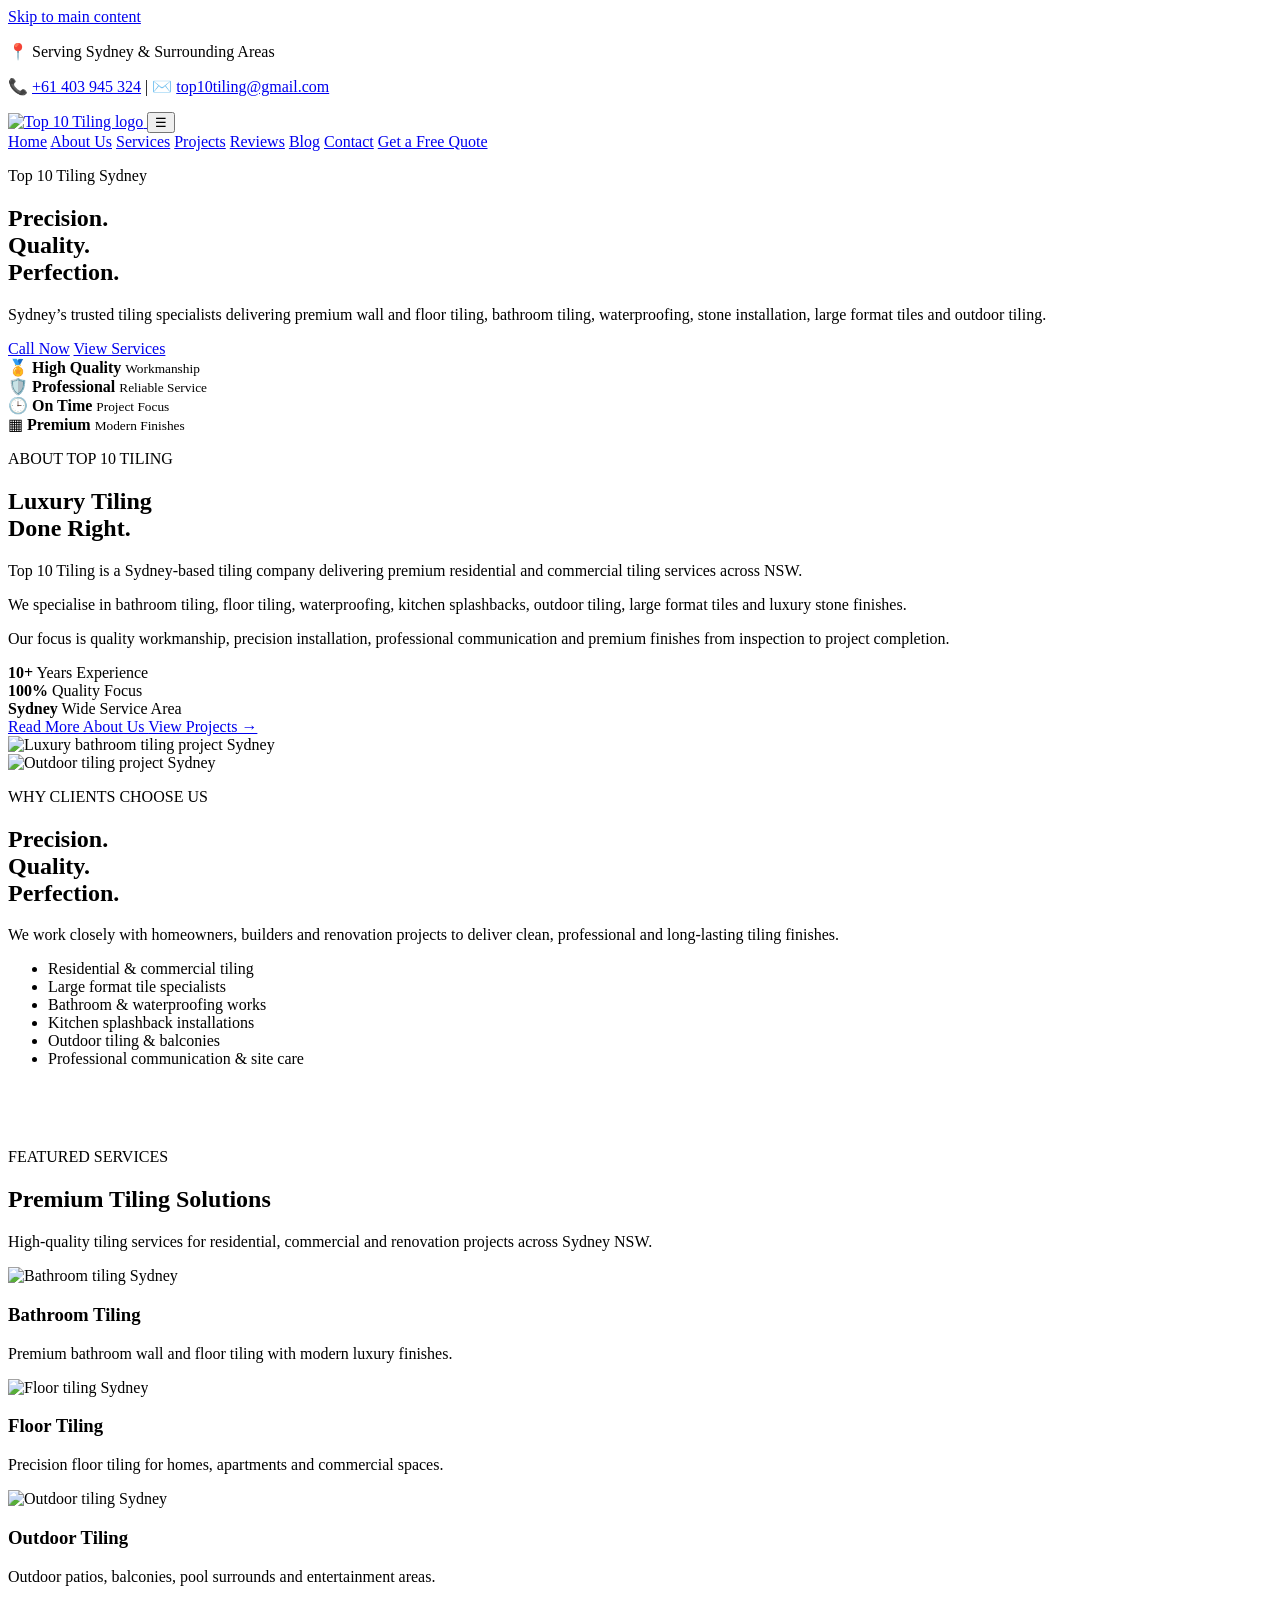
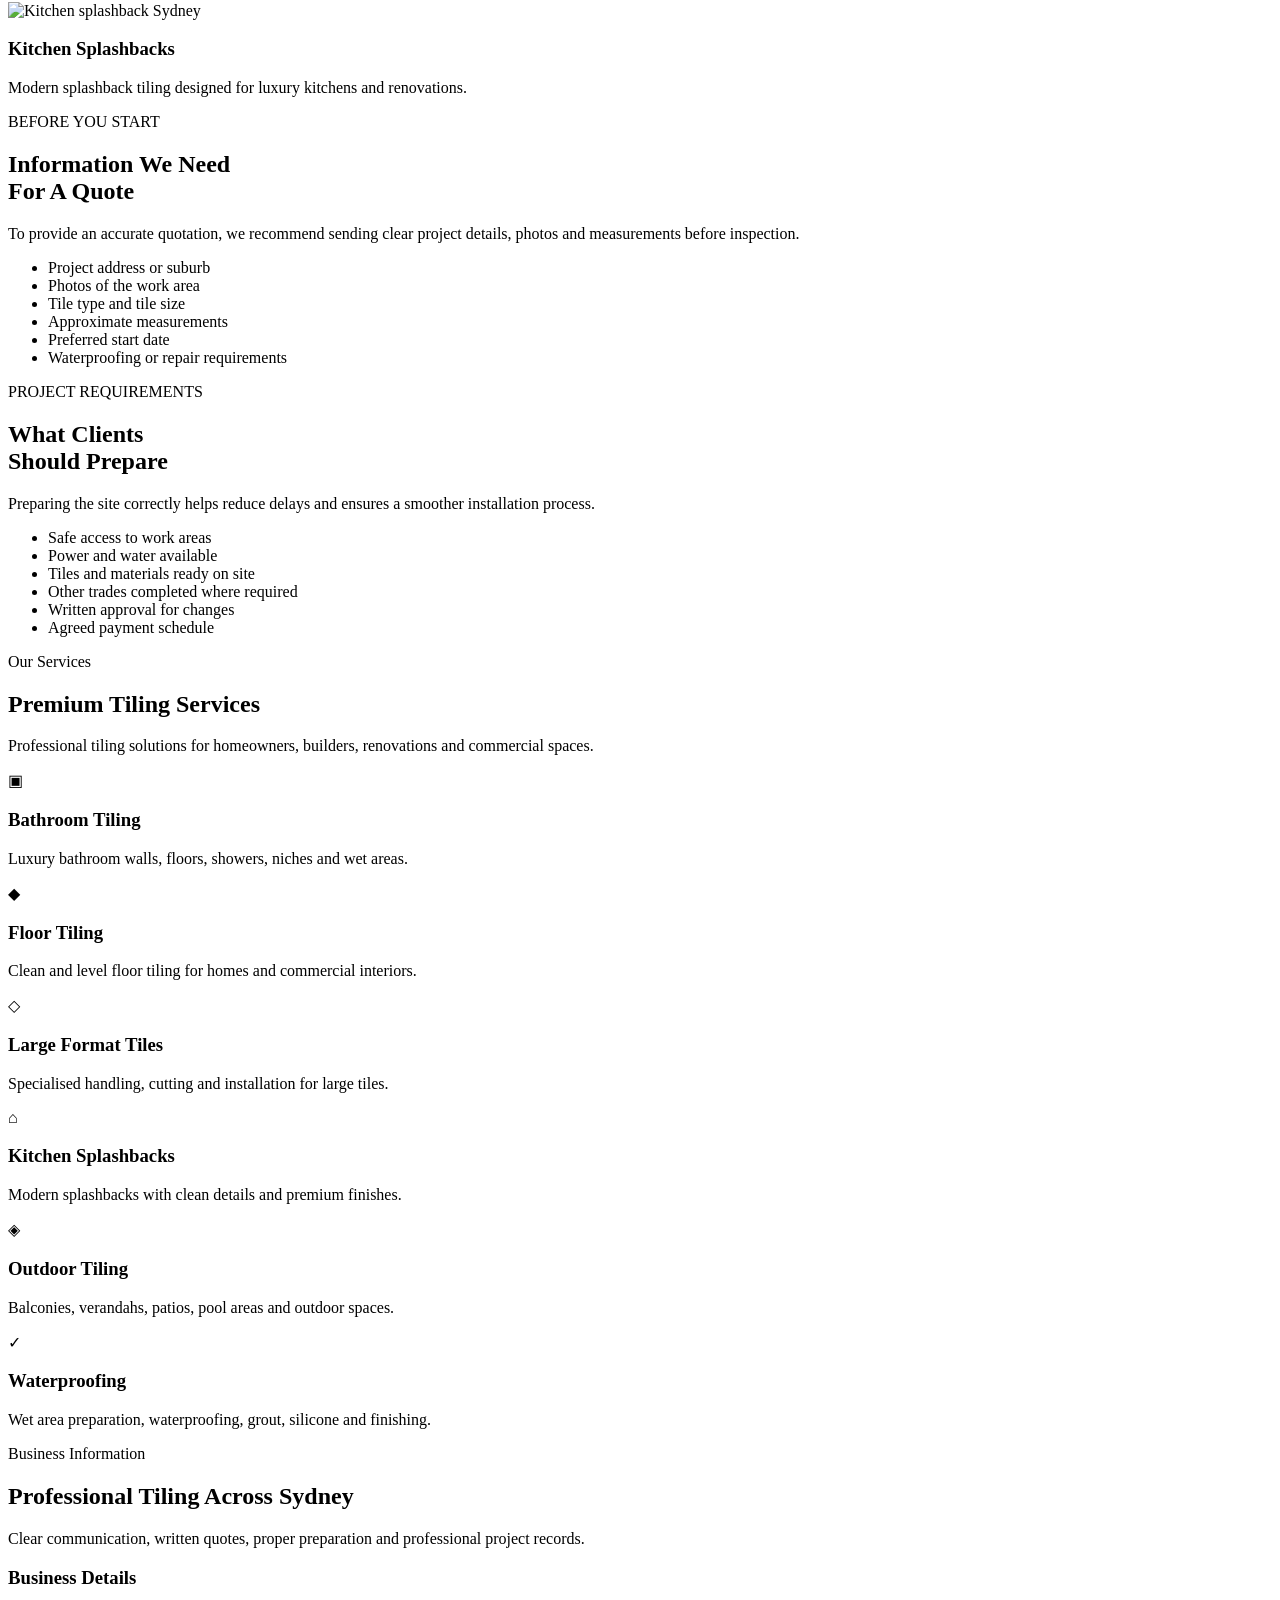
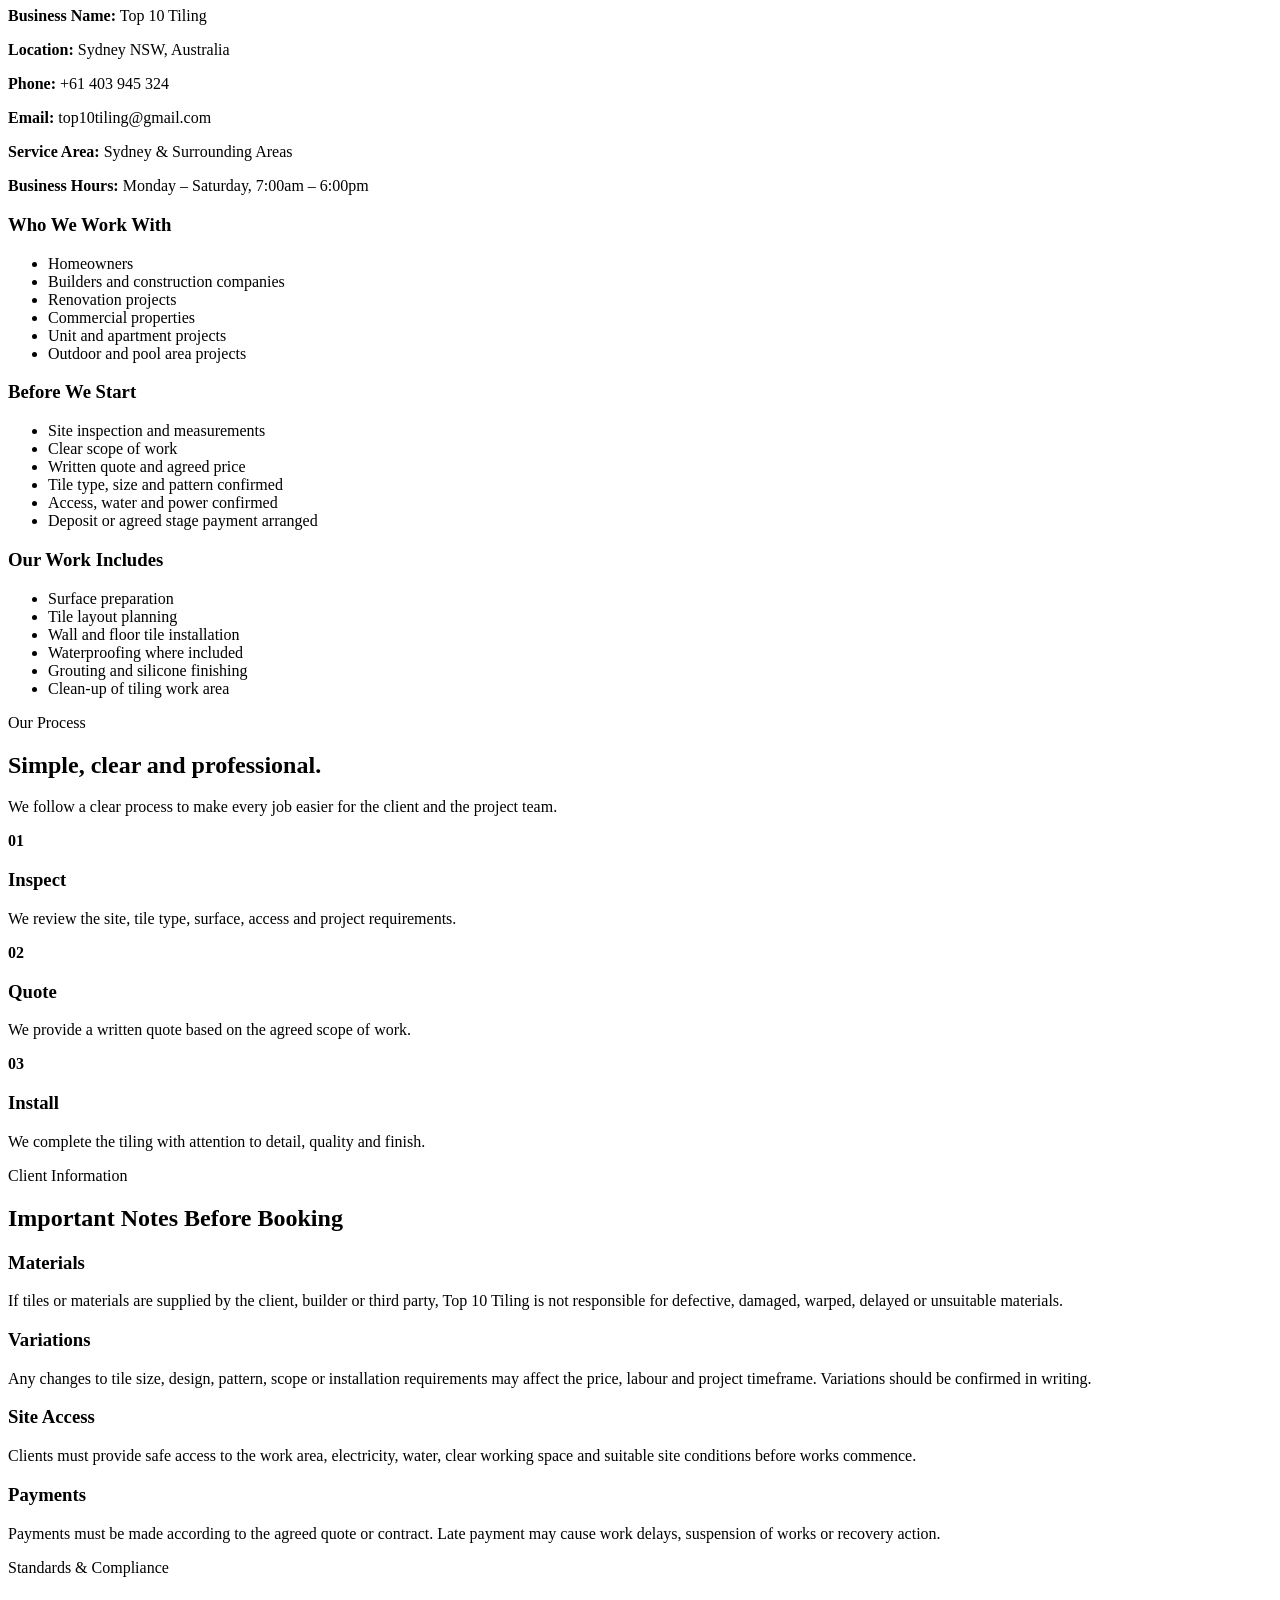
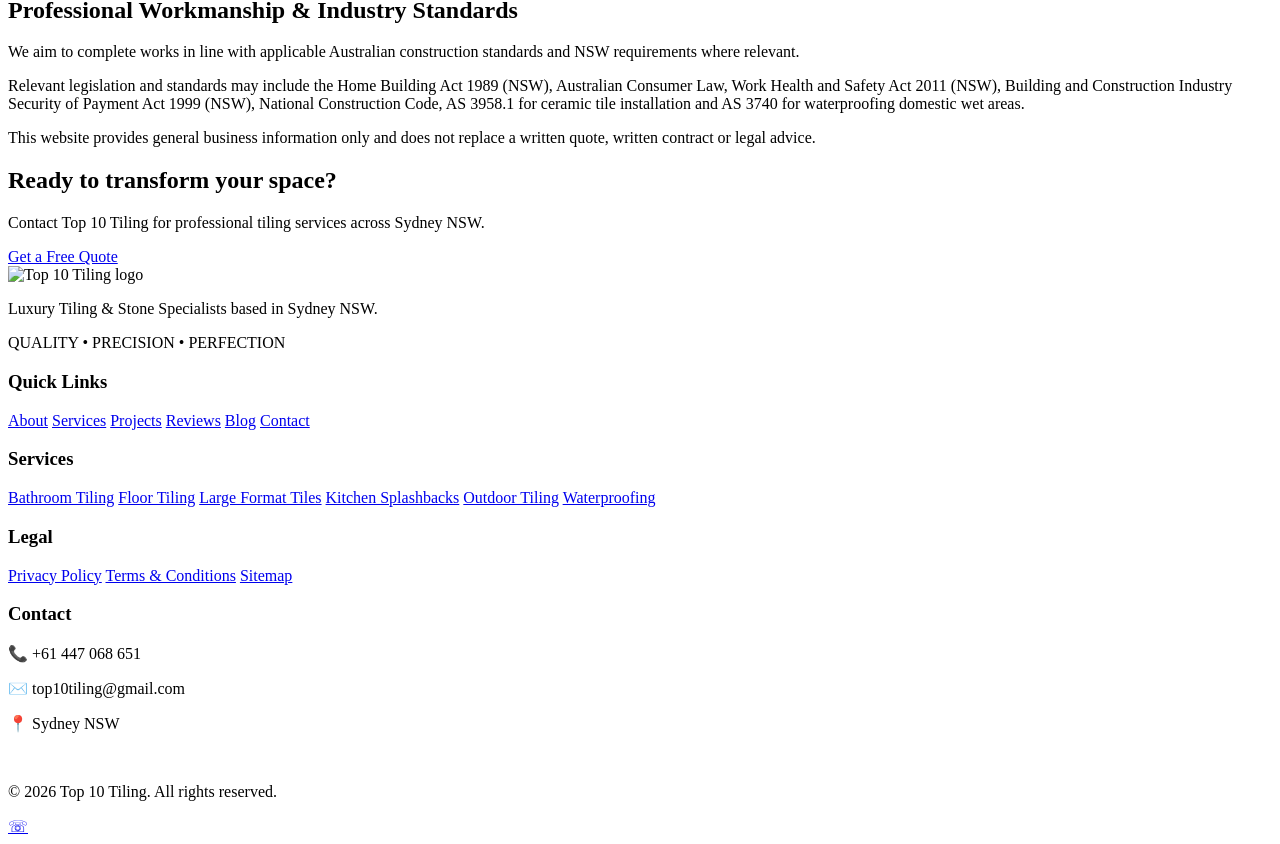
==== index.html @ 60fd3db0 "Add files via upload" ====
<!DOCTYPE html>
<html lang="en-AU">
<head>
  <meta charset="UTF-8">
  <meta name="viewport" content="width=device-width, initial-scale=1.0">

  <title>Top 10 Tiling | Luxury Tiling & Stone Specialists Sydney</title>

  <meta name="description" content="Top 10 Tiling provides premium residential and commercial tiling, bathroom tiling, floor tiling, wall tiling, waterproofing, large format tile installation, kitchen splashbacks and outdoor tiling across Sydney NSW.">
  <meta name="keywords" content="Top 10 Tiling, tiler Sydney, tile contractor Sydney, bathroom tiling Sydney, floor tiling Sydney, waterproofing Sydney, large format tiles Sydney, outdoor tiling Sydney, kitchen splashbacks Sydney">
  <meta name="author" content="Top 10 Tiling">
  <meta name="robots" content="index, follow">

  <link rel="canonical" href="https://www.top10tiling.com.au/">

  <meta property="og:title" content="Top 10 Tiling | Sydney Tiling Specialists">
  <meta property="og:description" content="Premium residential and commercial tiling solutions across Sydney NSW.">
  <meta property="og:type" content="website">
  <meta property="og:image" content="image/logo.png">

  <meta name="theme-color" content="#050505">

  <!-- Google AdSense: replace with your real publisher ID -->
  <meta name="google-adsense-account" content="ca-pub-XXXXXXXXXXXXXXXX">
  <script async src="https://pagead2.googlesyndication.com/pagead/js/adsbygoogle.js?client=ca-pub-XXXXXXXXXXXXXXXX" crossorigin="anonymous"></script>

  <link rel="stylesheet" href="css/style.css">
</head>

<body>

<a class="skip-link" href="#main-content">Skip to main content</a>

<div class="topbar">
  <div class="container topbar-inner">
    <p>📍 Serving Sydney & Surrounding Areas</p>
    <p>
      📞 <a href="tel:+61403945324">+61 403 945 324</a>
      |
      ✉️ <a href="mailto:top10tiling@gmail.com">top10tiling@gmail.com</a>
    </p>
  </div>
</div>

<header class="site-header">
  <div class="container nav-wrapper">

    <a href="index.html" class="brand" aria-label="Top 10 Tiling Home">
      <img src="image/logo.png" alt="Top 10 Tiling logo">
    </a>

    <button class="menu-toggle" id="menuToggle" aria-label="Open navigation menu" aria-expanded="false">
      ☰
    </button>

    <nav class="main-nav" id="mainNav" aria-label="Main navigation">
      <a href="index.html" class="active">Home</a>
      <a href="about.html">About Us</a>
      <a href="services.html">Services</a>
      <a href="projects.html">Projects</a>
      <a href="reviews.html">Reviews</a>
      <a href="blog.html">Blog</a>
      <a href="contact.html">Contact</a>
      <a class="quote-btn" href="contact.html">Get a Free Quote</a>
    </nav>

  </div>
</header>

<main id="main-content">

  <!-- HERO -->
  <section class="hero">
    <div class="container hero-content">
      <div class="hero-text">
        <p class="eyebrow">Top 10 Tiling Sydney</p>

        <h1>
          Precision.<br>
          Quality.<br>
          <span>Perfection.</span>
        </h1>

        <p>
          Sydney’s trusted tiling specialists delivering premium wall and floor tiling,
          bathroom tiling, waterproofing, stone installation, large format tiles and outdoor tiling.
        </p>

        <div class="hero-actions">
          <a class="btn primary" href="tel:+61403945324">Call Now</a>
          <a class="btn secondary" href="services.html">View Services</a>
        </div>
      </div>
    </div>
  </section>

  <!-- TRUST STRIP -->
  <section class="trust-strip" aria-label="Why choose Top 10 Tiling">
    <div class="container trust-grid">
      <div>
        <span>🏅</span>
        <strong>High Quality</strong>
        <small>Workmanship</small>
      </div>

      <div>
        <span>🛡️</span>
        <strong>Professional</strong>
        <small>Reliable Service</small>
      </div>

      <div>
        <span>🕒</span>
        <strong>On Time</strong>
        <small>Project Focus</small>
      </div>

      <div>
        <span>▦</span>
        <strong>Premium</strong>
        <small>Modern Finishes</small>
      </div>
    </div>
  </section>

  <!-- ABOUT + FEATURED WORK -->
  <!-- ABOUT + FEATURED WORK -->
<section class="section about-wireframe">

  <div class="container">

    <!-- ROW 1 -->
    <div class="about-row">

      <div class="about-copy">

        <p class="section-label">ABOUT TOP 10 TILING</p>

        <h2>
          Luxury Tiling <br>
          Done Right.
        </h2>

        <p>
          Top 10 Tiling is a Sydney-based tiling company delivering premium
          residential and commercial tiling services across NSW.
        </p>

        <p>
          We specialise in bathroom tiling, floor tiling, waterproofing,
          kitchen splashbacks, outdoor tiling, large format tiles and
          luxury stone finishes.
        </p>

        <p>
          Our focus is quality workmanship, precision installation,
          professional communication and premium finishes from inspection
          to project completion.
        </p>

        <div class="about-stats">

          <div>
            <strong>10+</strong>
            <span>Years Experience</span>
          </div>

          <div>
            <strong>100%</strong>
            <span>Quality Focus</span>
          </div>

          <div>
            <strong>Sydney</strong>
            <span>Wide Service Area</span>
          </div>

        </div>

        <div class="hero-actions">
          <a class="btn primary" href="about.html">
            Read More About Us
          </a>

          <a class="btn secondary dark" href="projects.html">
            View Projects →
          </a>
        </div>

      </div>

      <div class="about-image">
        <img src="image/bathroom-tiling.png" alt="Luxury bathroom tiling project Sydney">
      </div>

    </div>

    <!-- ROW 2 -->
    <div class="about-row reverse">

      <div class="about-image">
        <img src="image/outdoor-tiling.jpg" alt="Outdoor tiling project Sydney">
      </div>

      <div class="about-copy">

        <p class="section-label">WHY CLIENTS CHOOSE US</p>

        <h2>
          Precision. <br>
          Quality. <br>
          Perfection.
        </h2>

        <p>
          We work closely with homeowners, builders and renovation projects
          to deliver clean, professional and long-lasting tiling finishes.
        </p>

        <ul class="check-list">
          <li>Residential & commercial tiling</li>
          <li>Large format tile specialists</li>
          <li>Bathroom & waterproofing works</li>
          <li>Kitchen splashback installations</li>
          <li>Outdoor tiling & balconies</li>
          <li>Professional communication & site care</li>
        </ul>

      </div>

    </div>

    <!-- FEATURED SERVICES -->
    <div class="section-heading" style="margin-top:80px;">
      <p class="section-label">FEATURED SERVICES</p>

      <h2>Premium Tiling Solutions</h2>

      <p>
        High-quality tiling services for residential, commercial
        and renovation projects across Sydney NSW.
      </p>
    </div>

    <div class="about-luxury-gallery">

      <article class="luxury-tile-card">
        <img src="image/bathroom-tiling.png" alt="Bathroom tiling Sydney">

        <div class="luxury-card-info">
          <h3>Bathroom Tiling</h3>

          <p>
            Premium bathroom wall and floor tiling with modern luxury finishes.
          </p>
        </div>
      </article>

      <article class="luxury-tile-card">
        <img src="image/floor-tiling.png" alt="Floor tiling Sydney">

        <div class="luxury-card-info">
          <h3>Floor Tiling</h3>

          <p>
            Precision floor tiling for homes, apartments and commercial spaces.
          </p>
        </div>
      </article>

      <article class="luxury-tile-card">
        <img src="image/outdoor-tiling.jpg" alt="Outdoor tiling Sydney">

        <div class="luxury-card-info">
          <h3>Outdoor Tiling</h3>

          <p>
            Outdoor patios, balconies, pool surrounds and entertainment areas.
          </p>
        </div>
      </article>

      <article class="luxury-tile-card">
        <img src="image/kitchen-splashback.png" alt="Kitchen splashback Sydney">

        <div class="luxury-card-info">
          <h3>Kitchen Splashbacks</h3>

          <p>
            Modern splashback tiling designed for luxury kitchens and renovations.
          </p>
        </div>
      </article>

    </div>

    <!-- EXTRA INFO -->
      <div class="about-row extra-space">

        <div class="about-copy">

          <p class="section-label">BEFORE YOU START</p>

          <h2>
            Information We Need <br>
            For A Quote
          </h2>

          <p>
            To provide an accurate quotation, we recommend sending clear project details,
            photos and measurements before inspection.
          </p>

          <ul class="check-list">
            <li>Project address or suburb</li>
            <li>Photos of the work area</li>
            <li>Tile type and tile size</li>
            <li>Approximate measurements</li>
            <li>Preferred start date</li>
            <li>Waterproofing or repair requirements</li>
          </ul>

        </div>

        <div class="about-copy">

          <p class="section-label">PROJECT REQUIREMENTS</p>

          <h2>
            What Clients <br>
            Should Prepare
          </h2>

          <p>
            Preparing the site correctly helps reduce delays and ensures
            a smoother installation process.
          </p>

          <ul class="check-list">
            <li>Safe access to work areas</li>
            <li>Power and water available</li>
            <li>Tiles and materials ready on site</li>
            <li>Other trades completed where required</li>
            <li>Written approval for changes</li>
            <li>Agreed payment schedule</li>
          </ul>

        </div>

      </div>

    </div>

  </section>

  <!-- SERVICES -->
  <section class="section light-bg">
    <div class="container">

      <div class="section-heading">
        <p class="section-label">Our Services</p>
        <h2>Premium Tiling Services</h2>
        <p>
          Professional tiling solutions for homeowners, builders, renovations and commercial spaces.
        </p>
      </div>

      <div class="service-grid">
        <article class="service-card">
          <span>▣</span>
          <h3>Bathroom Tiling</h3>
          <p>Luxury bathroom walls, floors, showers, niches and wet areas.</p>
        </article>

        <article class="service-card">
          <span>◆</span>
          <h3>Floor Tiling</h3>
          <p>Clean and level floor tiling for homes and commercial interiors.</p>
        </article>

        <article class="service-card">
          <span>◇</span>
          <h3>Large Format Tiles</h3>
          <p>Specialised handling, cutting and installation for large tiles.</p>
        </article>

        <article class="service-card">
          <span>⌂</span>
          <h3>Kitchen Splashbacks</h3>
          <p>Modern splashbacks with clean details and premium finishes.</p>
        </article>

        <article class="service-card">
          <span>◈</span>
          <h3>Outdoor Tiling</h3>
          <p>Balconies, verandahs, patios, pool areas and outdoor spaces.</p>
        </article>

        <article class="service-card">
          <span>✓</span>
          <h3>Waterproofing</h3>
          <p>Wet area preparation, waterproofing, grout, silicone and finishing.</p>
        </article>
      </div>

    </div>
  </section>

  <!-- REAL BUSINESS INFORMATION -->
  <section class="section business-info">
    <div class="container">

      <div class="section-heading">
        <p class="section-label">Business Information</p>
        <h2>Professional Tiling Across Sydney</h2>
        <p>
          Clear communication, written quotes, proper preparation and professional project records.
        </p>
      </div>

      <div class="info-grid">

        <div class="content-card">
          <h3>Business Details</h3>
          <p><strong>Business Name:</strong> Top 10 Tiling</p>
          <p><strong>Location:</strong> Sydney NSW, Australia</p>
          <p><strong>Phone:</strong> +61 403 945 324</p>
          <p><strong>Email:</strong> top10tiling@gmail.com</p>
          <p><strong>Service Area:</strong> Sydney & Surrounding Areas</p>
          <p><strong>Business Hours:</strong> Monday – Saturday, 7:00am – 6:00pm</p>
        </div>

        <div class="content-card">
          <h3>Who We Work With</h3>
          <ul class="check-list">
            <li>Homeowners</li>
            <li>Builders and construction companies</li>
            <li>Renovation projects</li>
            <li>Commercial properties</li>
            <li>Unit and apartment projects</li>
            <li>Outdoor and pool area projects</li>
          </ul>
        </div>

        <div class="content-card">
          <h3>Before We Start</h3>
          <ul class="check-list">
            <li>Site inspection and measurements</li>
            <li>Clear scope of work</li>
            <li>Written quote and agreed price</li>
            <li>Tile type, size and pattern confirmed</li>
            <li>Access, water and power confirmed</li>
            <li>Deposit or agreed stage payment arranged</li>
          </ul>
        </div>

        <div class="content-card">
          <h3>Our Work Includes</h3>
          <ul class="check-list">
            <li>Surface preparation</li>
            <li>Tile layout planning</li>
            <li>Wall and floor tile installation</li>
            <li>Waterproofing where included</li>
            <li>Grouting and silicone finishing</li>
            <li>Clean-up of tiling work area</li>
          </ul>
        </div>

      </div>

    </div>
  </section>

  <!-- PROJECT PROCESS -->
  <section class="section dark-section">
    <div class="container process-grid">

      <div>
        <p class="section-label">Our Process</p>
        <h2>Simple, clear and professional.</h2>
        <p>
          We follow a clear process to make every job easier for the client and the project team.
        </p>
      </div>

      <div class="process-card">
        <strong>01</strong>
        <h3>Inspect</h3>
        <p>We review the site, tile type, surface, access and project requirements.</p>
      </div>

      <div class="process-card">
        <strong>02</strong>
        <h3>Quote</h3>
        <p>We provide a written quote based on the agreed scope of work.</p>
      </div>

      <div class="process-card">
        <strong>03</strong>
        <h3>Install</h3>
        <p>We complete the tiling with attention to detail, quality and finish.</p>
      </div>

    </div>
  </section>

  <!-- IMPORTANT CLIENT NOTES -->
  <section class="section client-notes">
    <div class="container">

      <div class="section-heading">
        <p class="section-label">Client Information</p>
        <h2>Important Notes Before Booking</h2>
      </div>

      <div class="info-grid">

        <div class="content-card">
          <h3>Materials</h3>
          <p>
            If tiles or materials are supplied by the client, builder or third party,
            Top 10 Tiling is not responsible for defective, damaged, warped, delayed
            or unsuitable materials.
          </p>
        </div>

        <div class="content-card">
          <h3>Variations</h3>
          <p>
            Any changes to tile size, design, pattern, scope or installation requirements
            may affect the price, labour and project timeframe. Variations should be confirmed in writing.
          </p>
        </div>

        <div class="content-card">
          <h3>Site Access</h3>
          <p>
            Clients must provide safe access to the work area, electricity, water,
            clear working space and suitable site conditions before works commence.
          </p>
        </div>

        <div class="content-card">
          <h3>Payments</h3>
          <p>
            Payments must be made according to the agreed quote or contract.
            Late payment may cause work delays, suspension of works or recovery action.
          </p>
        </div>

      </div>

    </div>
  </section>

  <!-- GOOGLE ADSENSE -->
  <section class="ad-section" aria-label="Advertisement">
    <div class="container">
      <ins class="adsbygoogle"
        style="display:block"
        data-ad-client="ca-pub-XXXXXXXXXXXXXXXX"
        data-ad-slot="1234567890"
        data-ad-format="auto"
        data-full-width-responsive="true"></ins>

      <script>
        (adsbygoogle = window.adsbygoogle || []).push({});
      </script>
    </div>
  </section>

  <!-- LEGAL / STANDARDS -->
  <section class="section standards-section">
    <div class="container">

      <div class="section-heading">
        <p class="section-label">Standards & Compliance</p>
        <h2>Professional Workmanship & Industry Standards</h2>
        <p>
          We aim to complete works in line with applicable Australian construction standards and NSW requirements where relevant.
        </p>
      </div>

      <div class="content-card">
        <p>
          Relevant legislation and standards may include the Home Building Act 1989 (NSW),
          Australian Consumer Law, Work Health and Safety Act 2011 (NSW),
          Building and Construction Industry Security of Payment Act 1999 (NSW),
          National Construction Code, AS 3958.1 for ceramic tile installation and AS 3740 for waterproofing domestic wet areas.
        </p>

        <p>
          This website provides general business information only and does not replace
          a written quote, written contract or legal advice.
        </p>
      </div>

    </div>
  </section>

  <!-- CTA -->
  <section class="section cta-section">
    <div class="container cta-box">
      <div>
        <h2>Ready to transform your space?</h2>
        <p>
          Contact Top 10 Tiling for professional tiling services across Sydney NSW.
        </p>
      </div>

      <a class="btn primary" href="contact.html">Get a Free Quote</a>
    </div>
  </section>

</main>

<footer class="site-footer">
  <div class="container footer-grid">

    <div>
      <img class="footer-logo" src="image/logo.png" alt="Top 10 Tiling logo">
      <p>Luxury Tiling & Stone Specialists based in Sydney NSW.</p>
      <p>QUALITY • PRECISION • PERFECTION</p>
    </div>

    <div>
      <h3>Quick Links</h3>
      <a href="about.html">About</a>
      <a href="services.html">Services</a>
      <a href="projects.html">Projects</a>
      <a href="reviews.html">Reviews</a>
      <a href="blog.html">Blog</a>
      <a href="contact.html">Contact</a>
    </div>

    <div>
      <h3>Services</h3>
      <a href="services.html">Bathroom Tiling</a>
      <a href="services.html">Floor Tiling</a>
      <a href="services.html">Large Format Tiles</a>
      <a href="services.html">Kitchen Splashbacks</a>
      <a href="services.html">Outdoor Tiling</a>
      <a href="services.html">Waterproofing</a>
    </div>

    <div>
      <h3>Legal</h3>
      <a href="privacy.html">Privacy Policy</a>
      <a href="terms.html">Terms & Conditions</a>
      <a href="sitemap.xml">Sitemap</a>
      <br>
      <h3>Contact</h3>
      <p>📞 +61 447 068 651</p>
      <p>✉️ top10tiling@gmail.com</p>
      <p>📍 Sydney NSW</p>
      <br>
    </div>

  </div>

  <p class="copyright">© 2026 Top 10 Tiling. All rights reserved.</p>
</footer>

<a class="whatsapp" href="https://wa.me/61447068651" target="_blank" rel="noopener" aria-label="Chat on WhatsApp">☏</a>

<script src="js/script.js"></script>
</body>
</html>
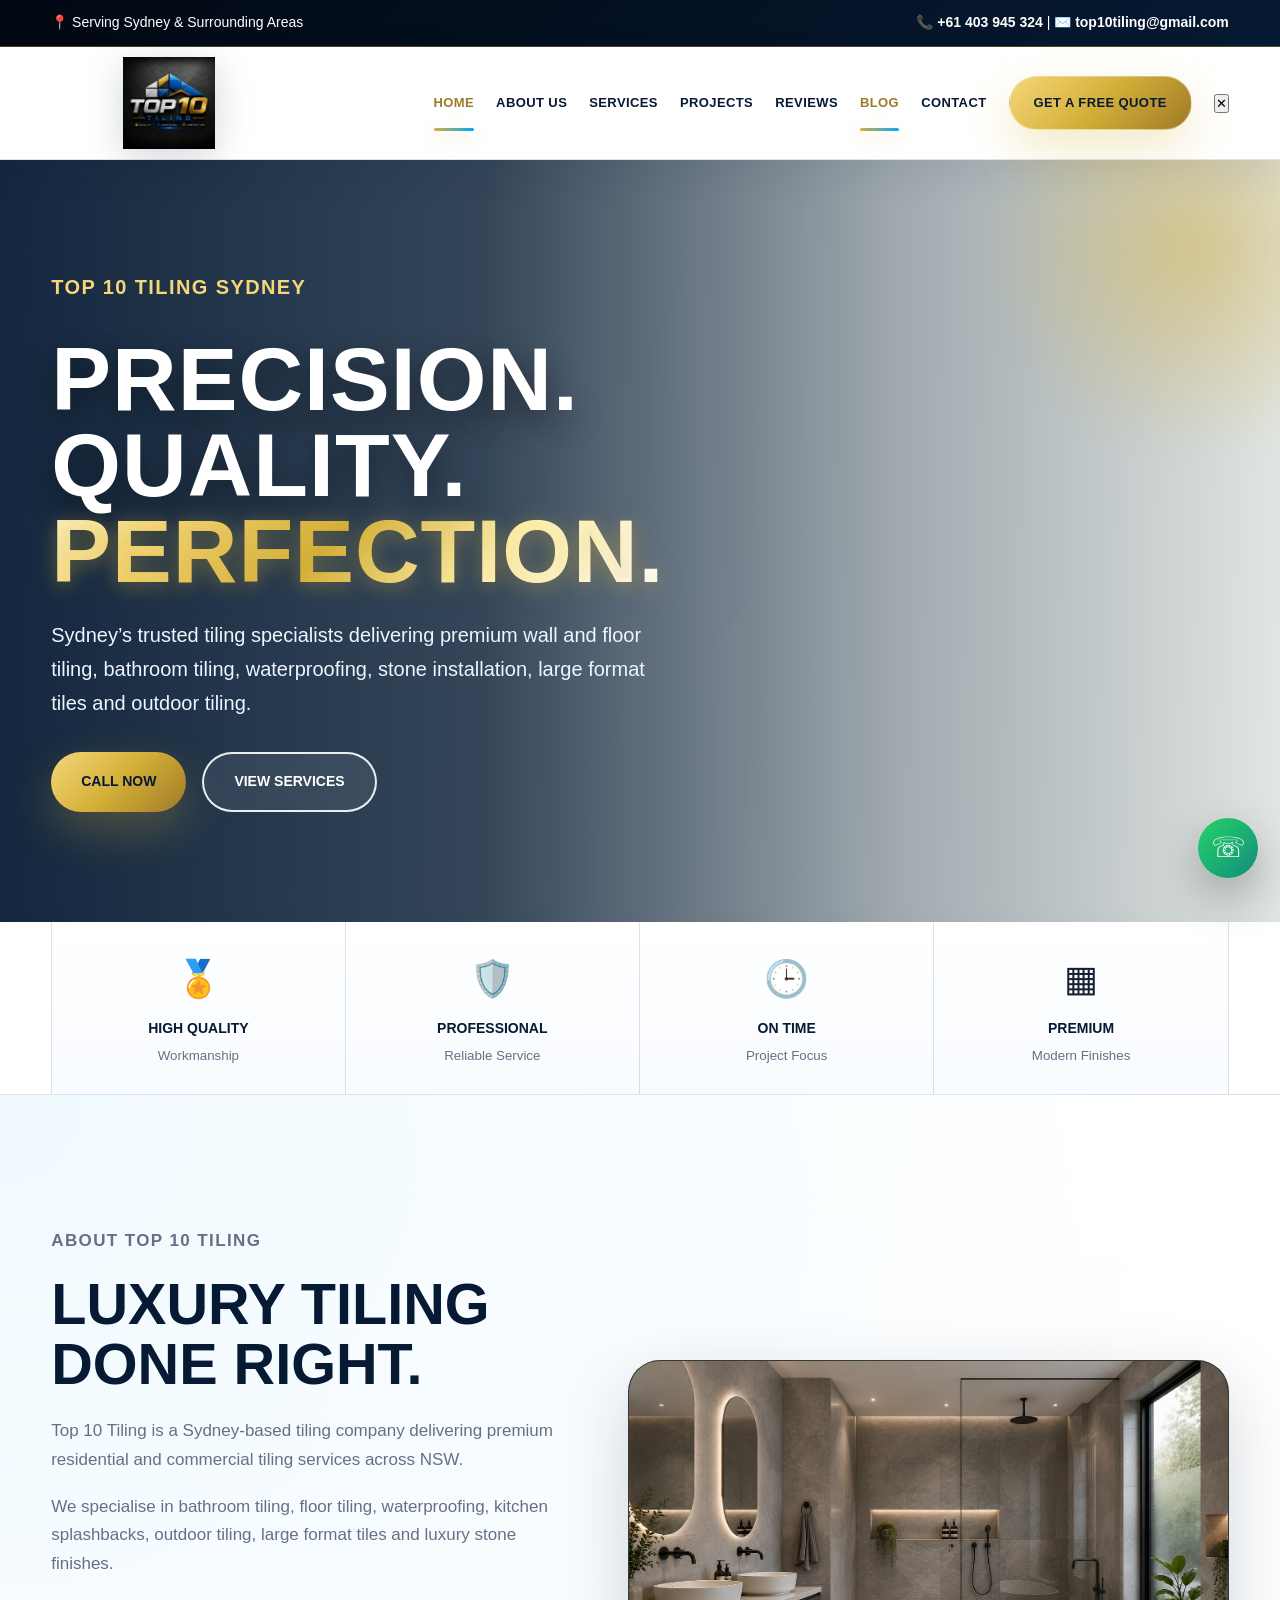
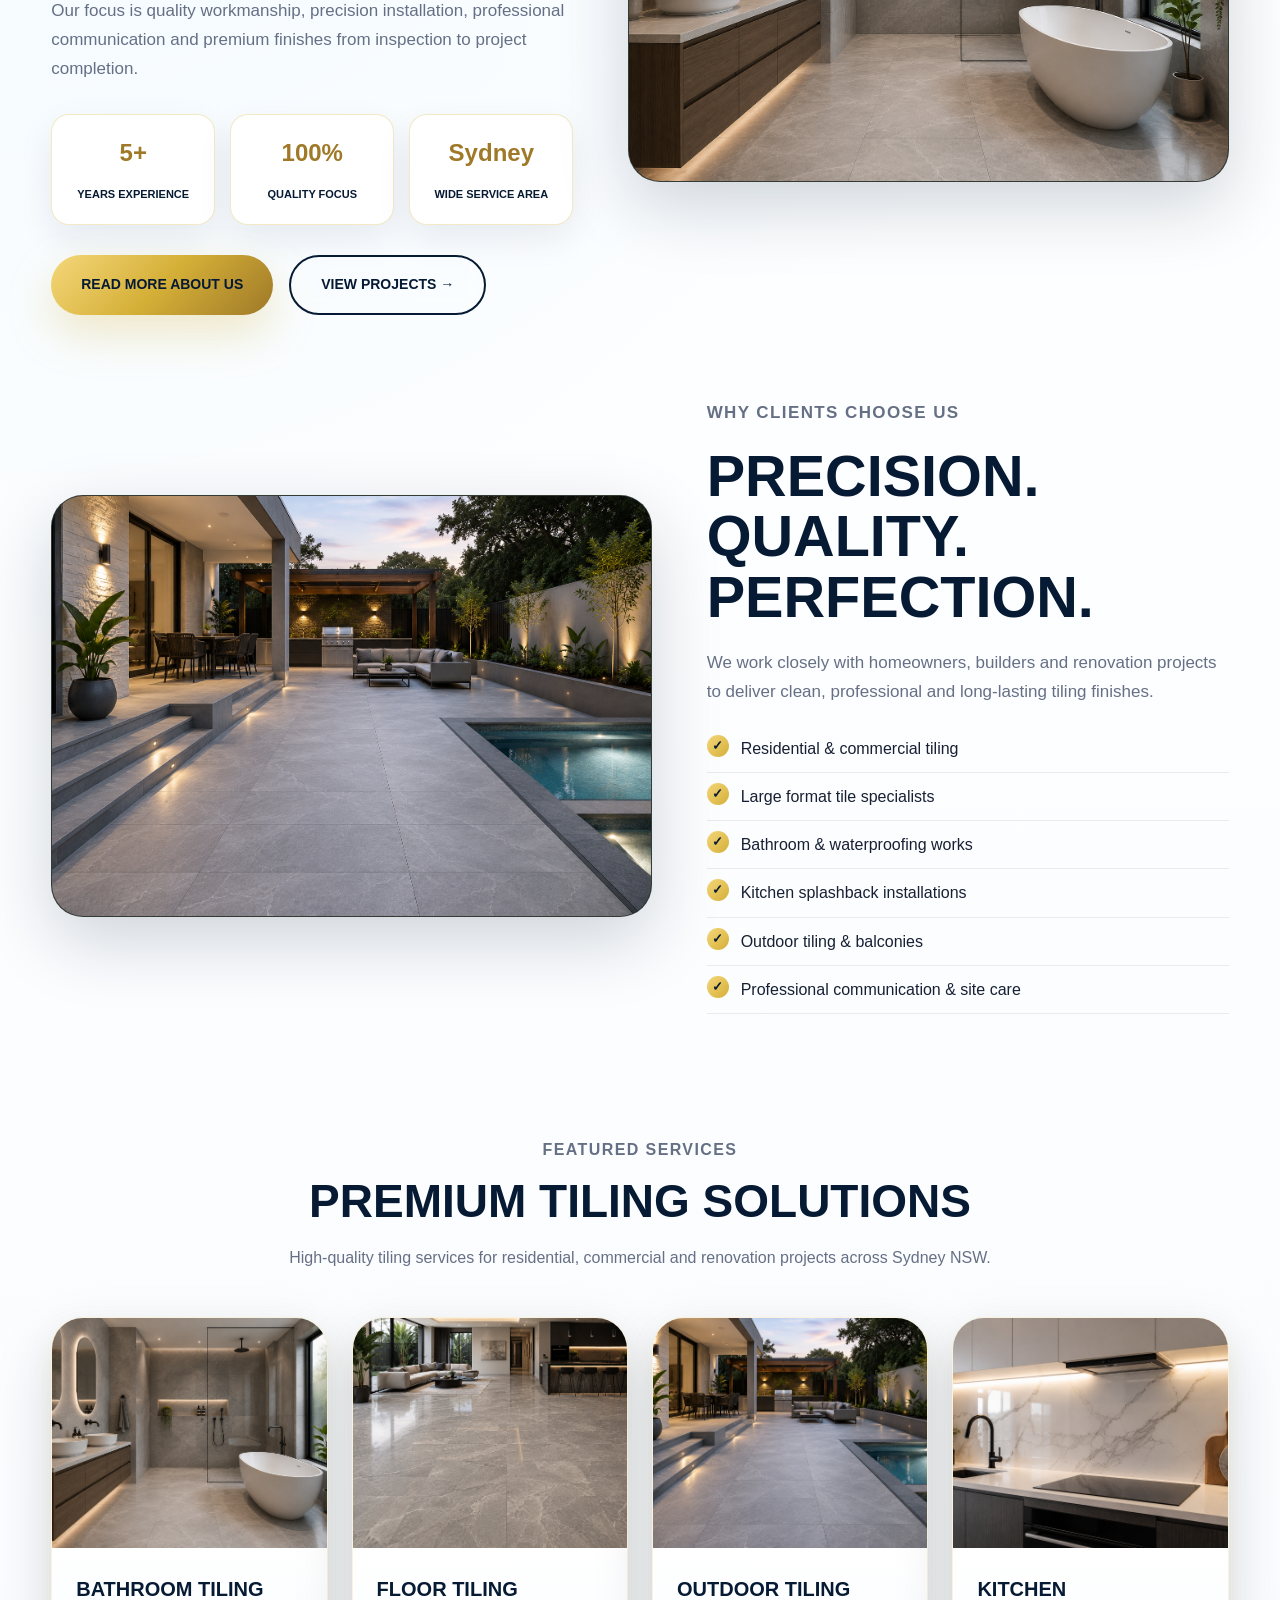
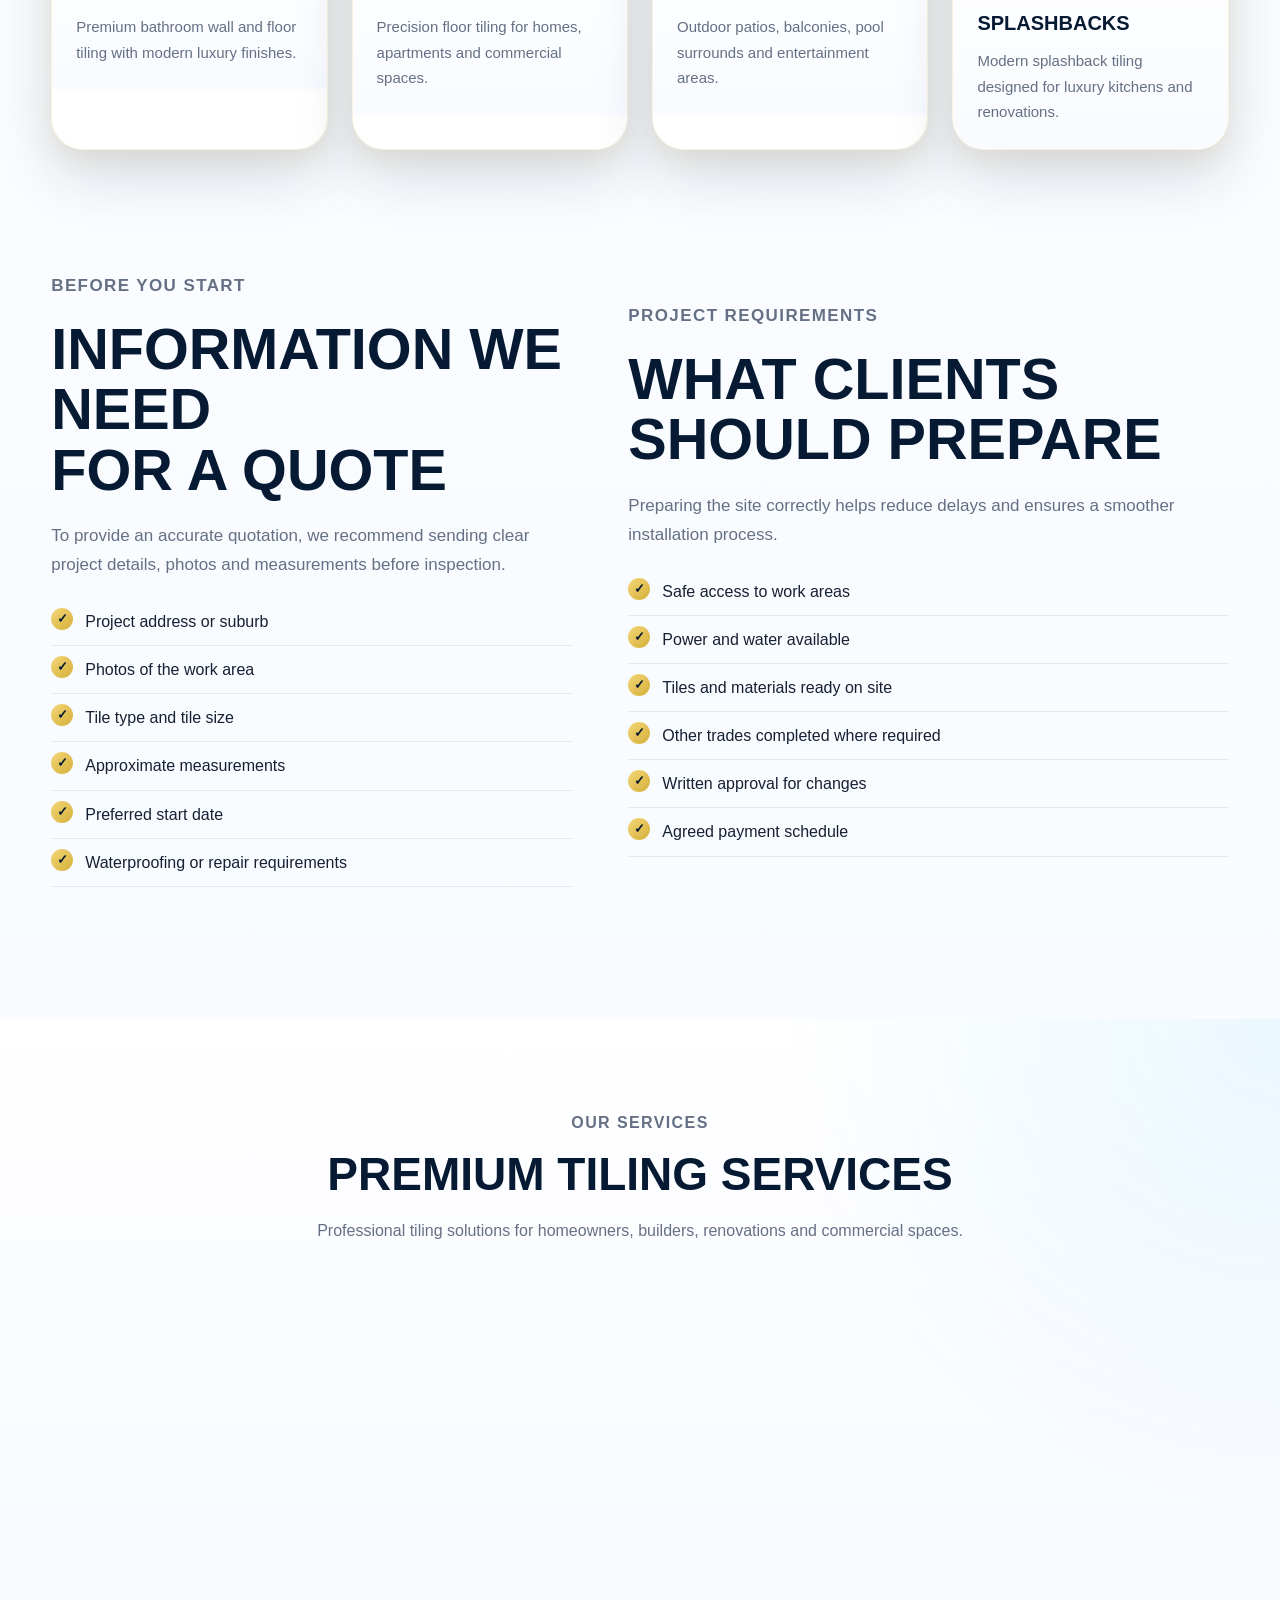
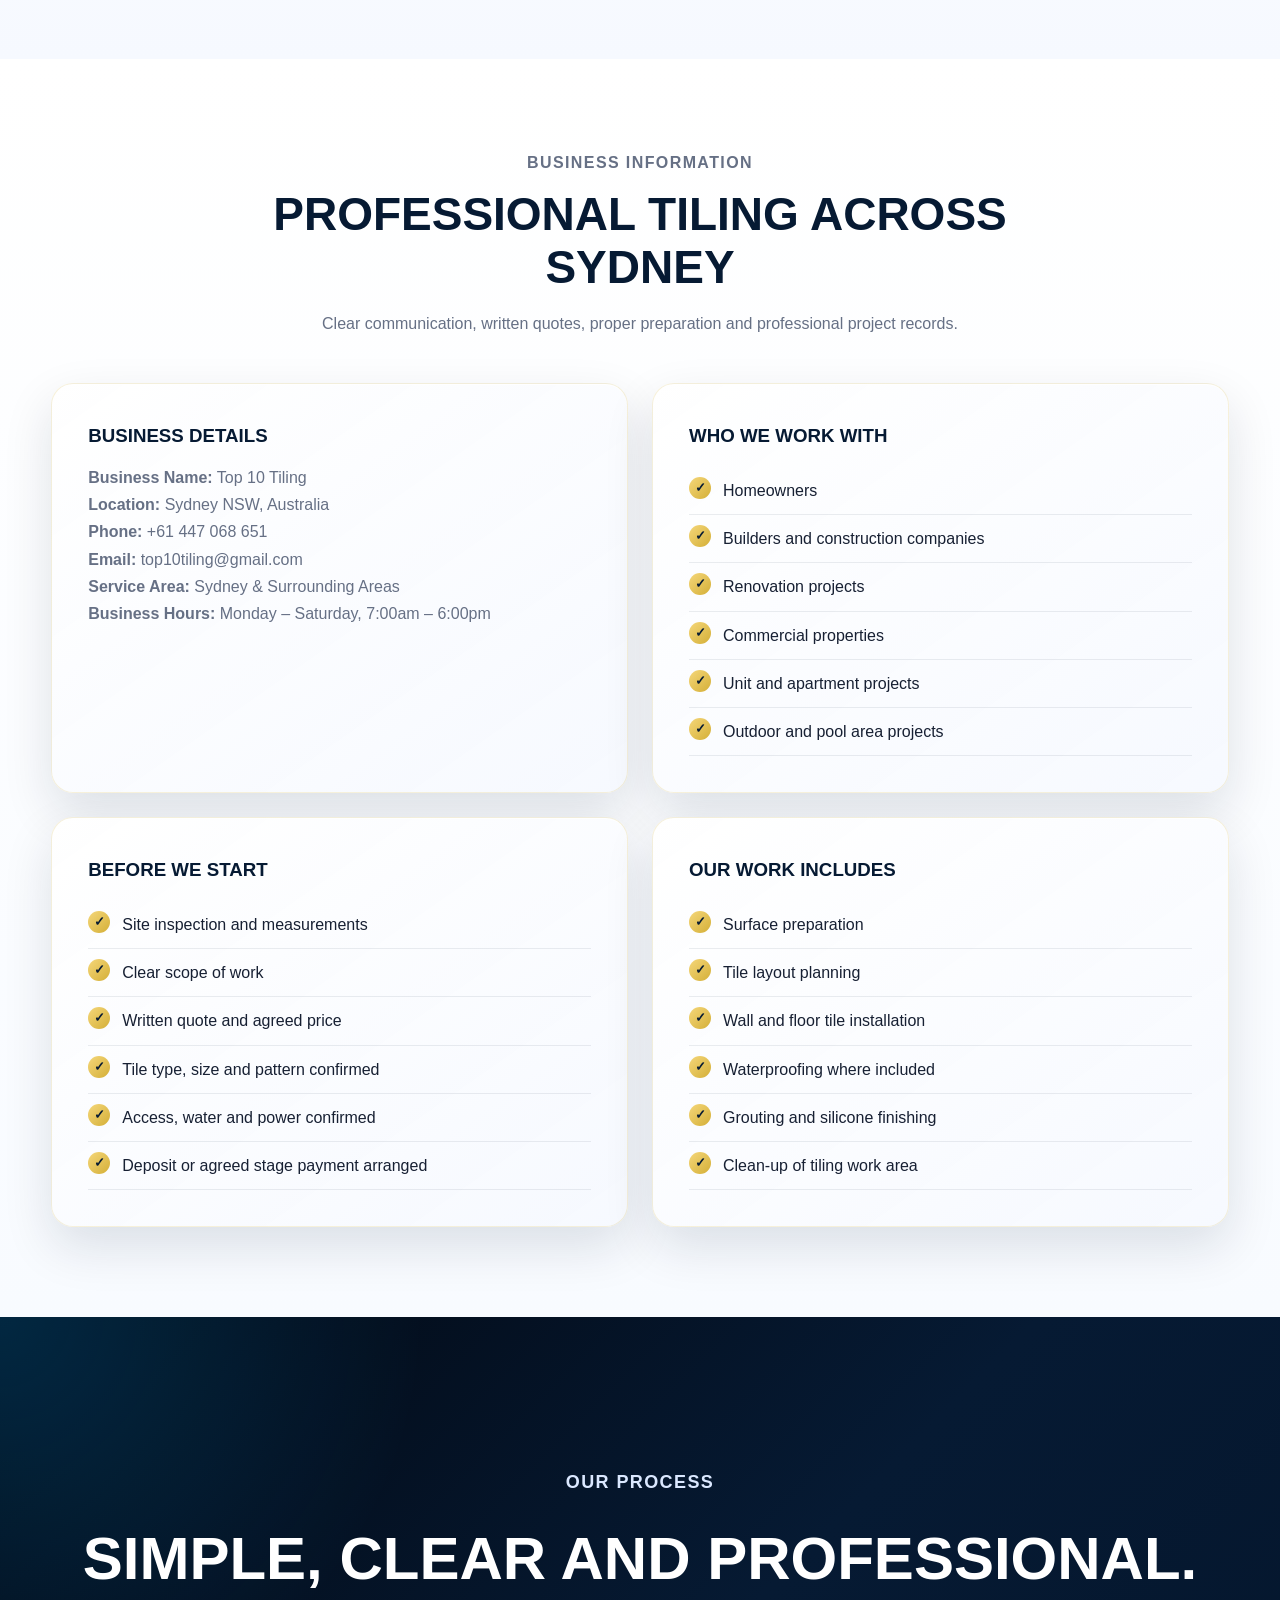
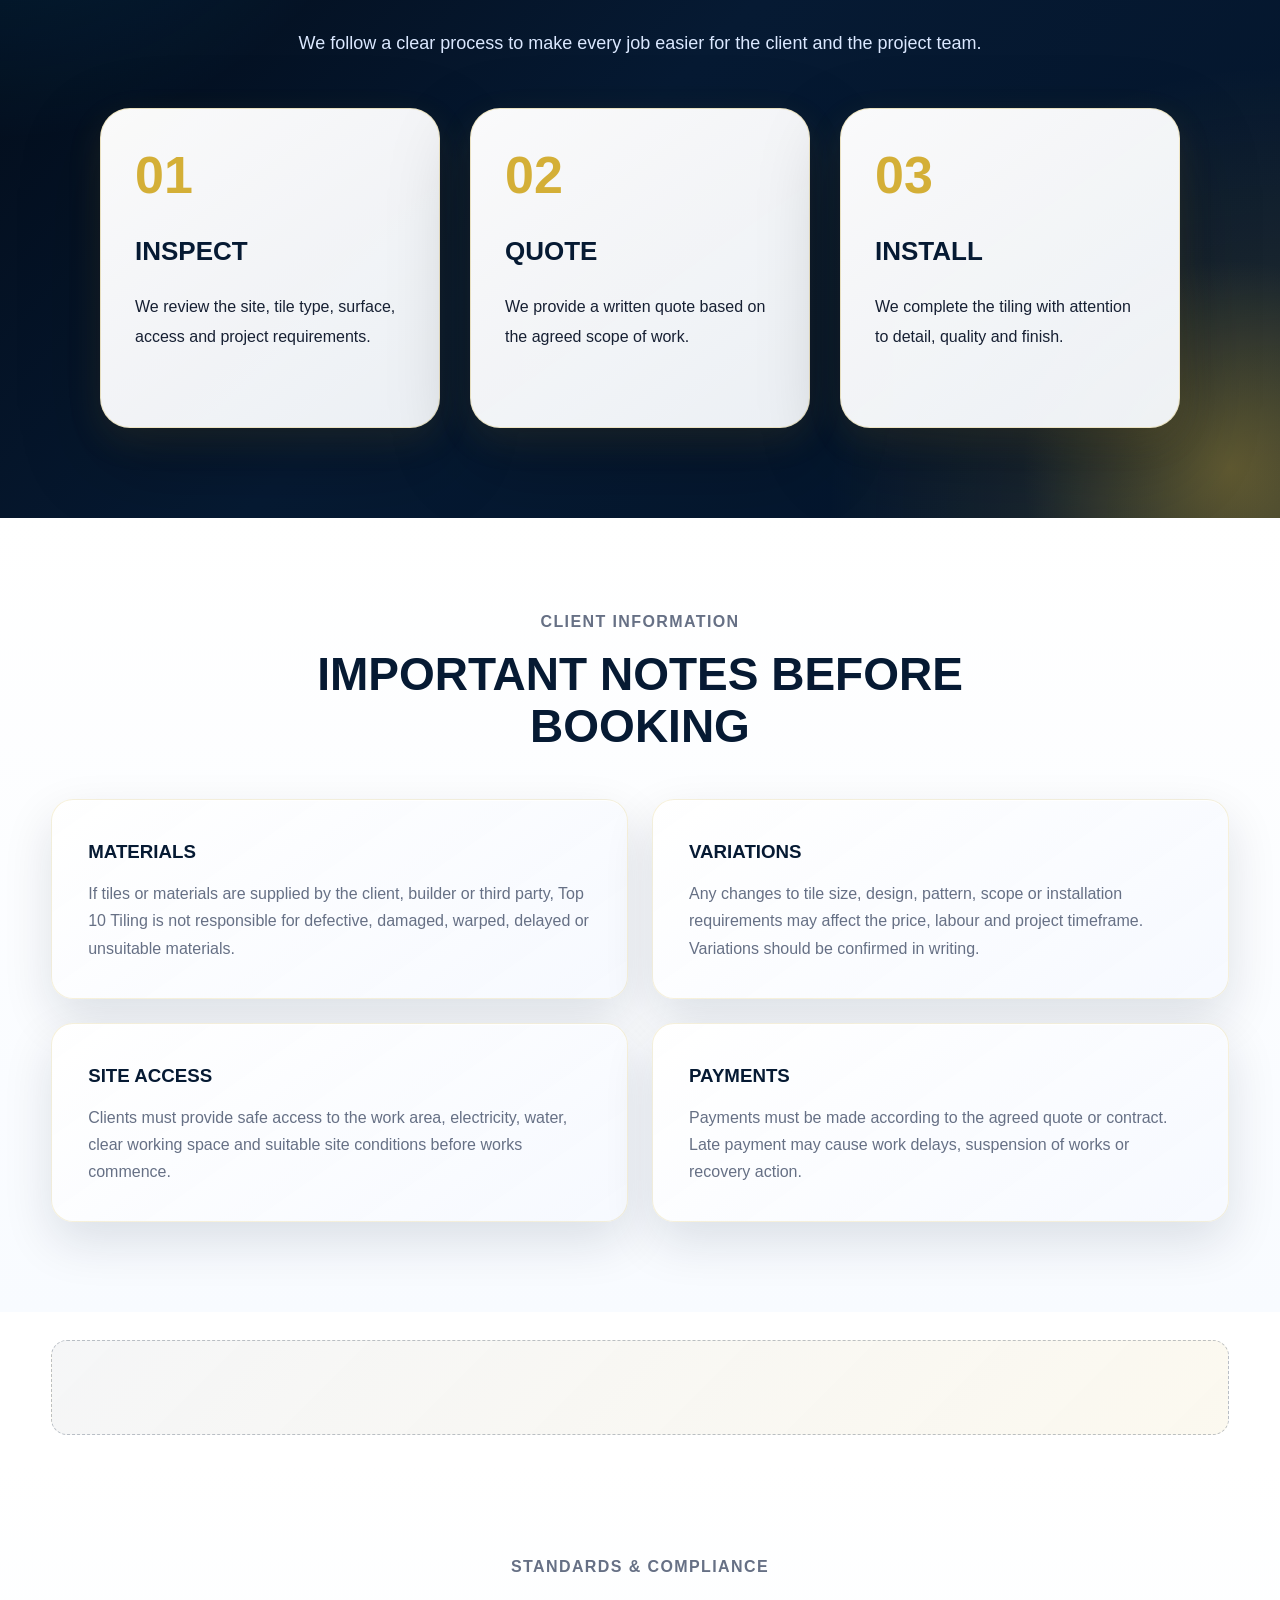
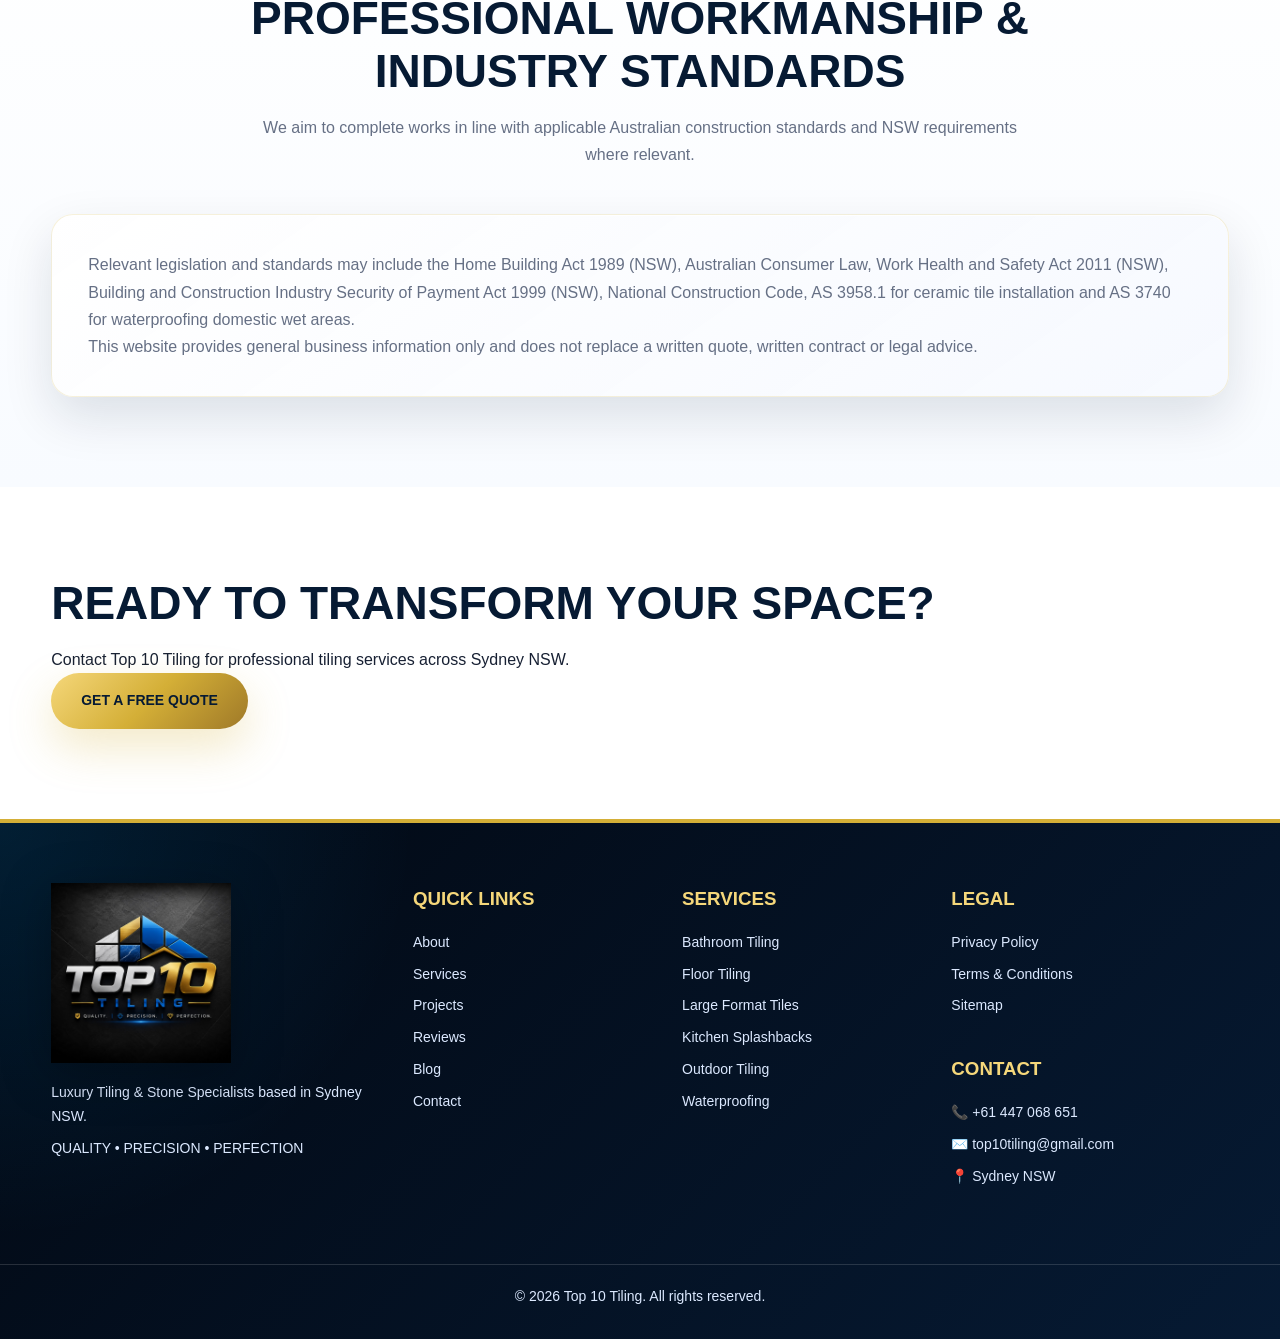
==== commit 91d1bad1: "Add files via upload" ====
--- a/index.html
+++ b/index.html
@@ -43,28 +43,68 @@
 </div>
 
 <header class="site-header">
+
   <div class="container nav-wrapper">
 
-    <a href="index.html" class="brand" aria-label="Top 10 Tiling Home">
-      <img src="image/logo.png" alt="Top 10 Tiling logo">
+    <!-- LOGO -->
+    <a href="index.html"
+       class="brand"
+       aria-label="Top 10 Tiling Home">
+
+      <img src="image/logo.png"
+           alt="Top 10 Tiling logo">
     </a>
 
-    <button class="menu-toggle" id="menuToggle" aria-label="Open navigation menu" aria-expanded="false">
-      ☰
+    <!-- MOBILE MENU BUTTON -->
+    <button class="menu-toggle"
+            id="menuToggle"
+            aria-label="Open navigation menu"
+            aria-expanded="false">
+
+      <span id="menuIcon">☰</span>
+
     </button>
 
-    <nav class="main-nav" id="mainNav" aria-label="Main navigation">
-      <a href="index.html" class="active">Home</a>
+    <!-- NAVIGATION -->
+    <nav class="main-nav"
+         id="mainNav"
+         aria-label="Main navigation">
+
+      <a href="index.html">Home</a>
+
       <a href="about.html">About Us</a>
+
       <a href="services.html">Services</a>
+
       <a href="projects.html">Projects</a>
+
       <a href="reviews.html">Reviews</a>
-      <a href="blog.html">Blog</a>
+
+      <a href="blog.html" class="active">Blog</a>
+
       <a href="contact.html">Contact</a>
-      <a class="quote-btn" href="contact.html">Get a Free Quote</a>
+
+      <!-- CTA BUTTON -->
+      <a class="quote-btn"
+         href="contact.html">
+
+         Get a Free Quote
+
+      </a>
+
+      <!-- CLOSE BUTTON INSIDE MOBILE MENU -->
+      <button class="menu-close-btn"
+              id="menuCloseBtn"
+              aria-label="Close navigation menu">
+
+        ✕
+
+      </button>
+
     </nav>
 
   </div>
+
 </header>
 
 <main id="main-content">
@@ -161,7 +201,7 @@
         <div class="about-stats">
 
           <div>
-            <strong>10+</strong>
+            <strong>5+</strong>
             <span>Years Experience</span>
           </div>
 
@@ -424,7 +464,7 @@
           <h3>Business Details</h3>
           <p><strong>Business Name:</strong> Top 10 Tiling</p>
           <p><strong>Location:</strong> Sydney NSW, Australia</p>
-          <p><strong>Phone:</strong> +61 403 945 324</p>
+          <p><strong>Phone:</strong> +61 447 068 651</p>
           <p><strong>Email:</strong> top10tiling@gmail.com</p>
           <p><strong>Service Area:</strong> Sydney & Surrounding Areas</p>
           <p><strong>Business Hours:</strong> Monday – Saturday, 7:00am – 6:00pm</p>
--- a/css/style.css
+++ b/css/style.css
@@ -0,0 +1,1288 @@
+:root {
+  --blue-dark: #061a33;
+  --blue-mid: #0b3d91;
+  --blue: #0b5ed7;
+  --blue-bright: #00a8ff;
+
+  --gold: #d4af37;
+  --gold-dark: #9f7928;
+  --gold-light: #f5d77a;
+
+  --white: #ffffff;
+  --soft-white: #f8fbff;
+  --cream: #fbf7ee;
+  --silver: #d9dee8;
+
+  --text: #172033;
+  --muted: #667085;
+  --line: rgba(6, 26, 51, 0.12);
+
+  --shadow-soft: 0 16px 40px rgba(6, 26, 51, 0.10);
+  --shadow: 0 24px 70px rgba(6, 26, 51, 0.18);
+  --shadow-gold: 0 18px 45px rgba(212, 175, 55, 0.28);
+
+  --radius-sm: 12px;
+  --radius: 22px;
+  --radius-lg: 32px;
+}
+
+/* RESET */
+* {
+  margin: 0;
+  padding: 0;
+  box-sizing: border-box;
+}
+
+html {
+  scroll-behavior: smooth;
+}
+
+body {
+  font-family: Arial, Helvetica, sans-serif;
+  color: var(--text);
+  background:
+    radial-gradient(circle at top left, rgba(0, 168, 255, 0.06), transparent 35%),
+    radial-gradient(circle at top right, rgba(212, 175, 55, 0.09), transparent 35%),
+    var(--white);
+  line-height: 1.7;
+  overflow-x: hidden;
+}
+
+a {
+  text-decoration: none;
+  color: inherit;
+}
+
+img {
+  display: block;
+  max-width: 100%;
+}
+
+.container {
+  width: min(1180px, 92%);
+  margin: auto;
+}
+
+/* ACCESSIBILITY */
+.skip-link {
+  position: absolute;
+  left: -999px;
+  top: 10px;
+  background: var(--gold);
+  color: var(--blue-dark);
+  padding: 12px 18px;
+  z-index: 9999;
+  font-weight: 900;
+  border-radius: var(--radius-sm);
+}
+
+.skip-link:focus {
+  left: 10px;
+}
+
+/* TOP BAR */
+.topbar {
+  background: linear-gradient(135deg, #020812, var(--blue-dark));
+  color: var(--white);
+  font-size: 14px;
+  border-bottom: 1px solid rgba(212, 175, 55, 0.35);
+}
+
+.topbar-inner {
+  min-height: 46px;
+  display: flex;
+  align-items: center;
+  justify-content: space-between;
+  gap: 18px;
+}
+
+.topbar a {
+  color: var(--white);
+  font-weight: 700;
+}
+
+.topbar a:hover {
+  color: var(--gold-light);
+}
+
+/* HEADER */
+.site-header {
+  background: rgba(255, 255, 255, 0.94);
+  backdrop-filter: blur(18px);
+  border-bottom: 1px solid var(--line);
+  position: sticky;
+  top: 0;
+  z-index: 1000;
+  box-shadow: 0 12px 35px rgba(6, 26, 51, 0.08);
+}
+
+.nav-wrapper {
+  min-height: 112px;
+  display: flex;
+  align-items: center;
+  justify-content: space-between;
+  gap: 28px;
+  position: relative;
+}
+
+.brand {
+  width: 235px;
+  height: 92px;
+  display: flex;
+  align-items: center;
+}
+
+.brand img {
+  width: 100%;
+  height: 100%;
+  object-fit: contain;
+  filter: drop-shadow(0 8px 18px rgba(6, 26, 51, 0.18));
+}
+
+/* NAVIGATION */
+.main-nav {
+  display: flex;
+  align-items: center;
+  gap: 22px;
+  font-size: 13px;
+  font-weight: 900;
+  text-transform: uppercase;
+  letter-spacing: 0.4px;
+}
+
+.main-nav a {
+  position: relative;
+  color: var(--blue-dark);
+  transition: 0.25s ease;
+}
+
+.main-nav a:hover,
+.main-nav .active {
+  color: var(--gold-dark);
+}
+
+.main-nav .active::after {
+  content: "";
+  position: absolute;
+  height: 3px;
+  background: linear-gradient(90deg, var(--gold), var(--blue-bright));
+  left: 0;
+  right: 0;
+  bottom: -17px;
+  border-radius: 50px;
+  box-shadow: 0 6px 18px rgba(212, 175, 55, 0.45);
+}
+
+.quote-btn {
+  background: linear-gradient(135deg, var(--gold-light), var(--gold), var(--gold-dark));
+  color: var(--blue-dark) !important;
+  padding: 15px 24px;
+  border-radius: 999px;
+  box-shadow: var(--shadow-gold);
+  border: 1px solid rgba(255, 255, 255, 0.45);
+}
+
+.quote-btn:hover {
+  background: linear-gradient(135deg, var(--blue-bright), var(--blue), var(--blue-dark));
+  color: var(--white) !important;
+  transform: translateY(-2px);
+}
+
+.quote-btn::after {
+  display: none;
+}
+
+.menu-toggle {
+  display: none;
+  border: none;
+  background: linear-gradient(135deg, var(--blue), var(--blue-dark));
+  color: var(--white);
+  font-size: 25px;
+  padding: 10px 15px;
+  border-radius: 14px;
+  cursor: pointer;
+  box-shadow: 0 14px 35px rgba(6, 26, 51, 0.2);
+}
+
+/* HERO */
+.hero {
+  min-height: 720px;
+  background:
+    linear-gradient(
+      90deg,
+      rgba(6, 26, 51, 0.94) 0%,
+      rgba(6, 26, 51, 0.80) 38%,
+      rgba(6, 26, 51, 0.35) 70%,
+      rgba(6, 26, 51, 0.08) 100%
+    ),
+    url("../image/hero-bathroom.jpg") center/cover no-repeat;
+  display: flex;
+  align-items: center;
+  position: relative;
+  overflow: hidden;
+}
+
+.hero::before {
+  content: "";
+  position: absolute;
+  width: 420px;
+  height: 420px;
+  right: -120px;
+  top: -120px;
+  background: radial-gradient(circle, rgba(212, 175, 55, 0.45), transparent 70%);
+  filter: blur(12px);
+}
+
+.hero-content {
+  position: relative;
+  z-index: 2;
+}
+
+.hero-text {
+  max-width: 650px;
+  color: var(--white);
+  padding: 110px 0;
+}
+
+.eyebrow,
+.section-label {
+  text-transform: uppercase;
+  color: var(--gold-dark);
+  font-weight: 900;
+  letter-spacing: 1.4px;
+  margin-bottom: 12px;
+}
+
+.hero .eyebrow,
+.page-hero .eyebrow,
+.dark-section .section-label {
+  color: var(--gold-light);
+}
+
+.hero h1 {
+  font-size: clamp(50px, 7vw, 92px);
+  line-height: 0.96;
+  text-transform: uppercase;
+  letter-spacing: 1px;
+  margin-bottom: 24px;
+  color: var(--white);
+  text-shadow: 0 12px 30px rgba(0, 0, 0, 0.45);
+}
+
+.hero h1 span{
+  background:
+    linear-gradient(
+      135deg,
+      #fff6cf 0%,
+      #f5d77a 18%,
+      #d4af37 45%,
+      #fff2b3 70%,
+      #ffffff 100%
+    );
+
+  -webkit-background-clip:text;
+  -webkit-text-fill-color:transparent;
+
+  background-clip:text;
+  color:transparent;
+
+  text-shadow:
+    0 4px 18px rgba(212,175,55,0.25);
+
+  filter:
+    drop-shadow(0 3px 12px rgba(212,175,55,0.18));
+}
+
+.hero p {
+  font-size: 20px;
+  color: #eef5ff;
+  margin-bottom: 32px;
+  max-width: 610px;
+}
+
+.hero-actions {
+  display: flex;
+  gap: 16px;
+  flex-wrap: wrap;
+}
+
+/* BUTTONS */
+.btn {
+  display: inline-flex;
+  align-items: center;
+  justify-content: center;
+  padding: 16px 30px;
+  border-radius: 999px;
+  font-weight: 900;
+  text-transform: uppercase;
+  font-size: 14px;
+  transition: 0.25s ease;
+  border: none;
+  cursor: pointer;
+  text-align: center;
+}
+
+.btn:hover {
+  transform: translateY(-4px);
+}
+
+.primary,
+.gold-btn {
+  background: linear-gradient(135deg, var(--gold-light), var(--gold), var(--gold-dark));
+  color: var(--blue-dark);
+  box-shadow: var(--shadow-gold);
+}
+
+.secondary {
+  border: 2px solid rgba(255, 255, 255, 0.9);
+  color: var(--white);
+  background: rgba(255, 255, 255, 0.08);
+  backdrop-filter: blur(10px);
+}
+
+.secondary:hover {
+  background: var(--white);
+  color: var(--blue-dark);
+}
+
+.secondary.dark {
+  color: var(--blue-dark);
+  border: 2px solid var(--blue-dark);
+  background: transparent;
+}
+
+.secondary.dark:hover {
+  background: var(--blue-dark);
+  color: var(--white);
+}
+
+/* TRUST STRIP */
+.trust-strip {
+  background: var(--white);
+  border-bottom: 1px solid var(--line);
+  box-shadow: 0 12px 35px rgba(6, 26, 51, 0.06);
+}
+
+.trust-grid {
+  display: grid;
+  grid-template-columns: repeat(4, 1fr);
+}
+
+.trust-grid div {
+  min-height: 130px;
+  text-align: center;
+  border-right: 1px solid var(--line);
+  padding: 26px 12px;
+  background: linear-gradient(180deg, var(--white), var(--soft-white));
+  transition: 0.25s ease;
+}
+
+.trust-grid div:hover {
+  transform: translateY(-6px);
+  box-shadow: var(--shadow);
+  z-index: 2;
+}
+
+.trust-grid div:first-child {
+  border-left: 1px solid var(--line);
+}
+
+.trust-grid span {
+  display: block;
+  font-size: 36px;
+  margin-bottom: 8px;
+}
+
+.trust-grid strong {
+  display: block;
+  text-transform: uppercase;
+  font-size: 14px;
+  color: var(--blue-dark);
+}
+
+.trust-grid small {
+  color: var(--muted);
+}
+
+/* GENERAL SECTIONS */
+.section {
+  padding: 90px 0;
+  position: relative;
+}
+
+.light-bg {
+  background:
+    radial-gradient(circle at top right, rgba(0, 168, 255, 0.08), transparent 35%),
+    linear-gradient(180deg, #ffffff, #f6f9ff);
+}
+
+.business-info,
+.client-notes,
+.standards-section {
+  background: linear-gradient(180deg, #ffffff, #f8fbff);
+}
+
+.section-heading {
+  text-align: center;
+  max-width: 780px;
+  margin: 0 auto 46px;
+}
+
+.section-heading h2,
+.intro-text h2,
+.cta-box h2,
+.content-card h2 {
+  font-size: clamp(30px, 4vw, 46px);
+  text-transform: uppercase;
+  line-height: 1.15;
+  margin-bottom: 16px;
+  color: var(--blue-dark);
+}
+
+.section-heading p,
+.intro-text p,
+.content-card p {
+  color: var(--muted);
+}
+
+/* GRID SYSTEMS */
+.intro-grid {
+  display: grid;
+  grid-template-columns: 1.2fr repeat(4, 1fr);
+  gap: 24px;
+  align-items: start;
+}
+
+.two-col {
+  display: grid;
+  grid-template-columns: 1.1fr 0.9fr;
+  gap: 34px;
+  align-items: center;
+}
+
+.info-grid {
+  display: grid;
+  grid-template-columns: repeat(2, 1fr);
+  gap: 24px;
+}
+
+/* CARD BASE */
+.project-card,
+.service-card,
+.content-card,
+.image-panel {
+  background: linear-gradient(145deg, rgba(255, 255, 255, 0.98), rgba(246, 249, 255, 0.95));
+  border: 1px solid rgba(212, 175, 55, 0.18);
+  border-radius: var(--radius);
+  box-shadow:
+    0 20px 50px rgba(6, 26, 51, 0.12),
+    inset 0 1px 0 rgba(255, 255, 255, 0.9);
+  overflow: hidden;
+  position: relative;
+}
+
+.project-card,
+.service-card {
+  text-align: center;
+  transition: 0.28s ease;
+}
+
+.project-card:hover,
+.service-card:hover,
+.content-card:hover {
+  transform: translateY(-8px);
+  box-shadow:
+    0 30px 80px rgba(6, 26, 51, 0.18),
+    0 12px 35px rgba(212, 175, 55, 0.16);
+}
+
+.project-card img {
+  width: 100%;
+  height: 190px;
+  object-fit: cover;
+}
+
+.project-card h3 {
+  text-transform: uppercase;
+  font-size: 15px;
+  padding: 20px 12px 10px;
+  color: var(--blue-dark);
+}
+
+.project-card p {
+  padding: 0 18px 22px;
+  color: var(--muted);
+  font-size: 14px;
+}
+
+.image-panel img {
+  width: 100%;
+  min-height: 420px;
+  object-fit: cover;
+}
+
+/* ABOUT WIREFRAME SECTION */
+.about-wireframe {
+  background:
+    radial-gradient(circle at top left, rgba(0, 168, 255, 0.06), transparent 35%),
+    linear-gradient(180deg, #ffffff, #f8fbff);
+}
+
+.about-row {
+  display: grid;
+  grid-template-columns: 1fr 1.15fr;
+  gap: 55px;
+  align-items: center;
+  padding: 42px 0;
+}
+
+.about-row.reverse {
+  grid-template-columns: 1.15fr 1fr;
+}
+
+.about-row.extra-space {
+  margin-top: 80px;
+}
+
+.about-copy h2 {
+  font-size: clamp(36px, 4.5vw, 60px);
+  line-height: 1.05;
+  color: var(--blue-dark);
+  margin-bottom: 22px;
+  text-transform: uppercase;
+}
+
+.about-copy p {
+  font-size: 17px;
+  color: var(--muted);
+  margin-bottom: 18px;
+}
+
+.about-image {
+  border-radius: var(--radius-lg);
+  overflow: hidden;
+  box-shadow: var(--shadow);
+  border: 1px solid rgba(212, 175, 55, 0.22);
+  background: var(--blue-dark);
+}
+
+.about-image img {
+  width: 100%;
+  height: 420px;
+  object-fit: cover;
+}
+
+/* ABOUT STATS */
+.about-stats {
+  display: grid;
+  grid-template-columns: repeat(3, 1fr);
+  gap: 15px;
+  margin: 30px 0;
+}
+
+.about-stats div {
+  background: var(--white);
+  border: 1px solid rgba(212, 175, 55, 0.28);
+  border-radius: 18px;
+  padding: 18px 12px;
+  text-align: center;
+  box-shadow: 0 14px 35px rgba(6, 26, 51, 0.08);
+}
+
+.about-stats strong {
+  display: block;
+  color: var(--gold-dark);
+  font-size: 24px;
+  margin-bottom: 5px;
+}
+
+.about-stats span {
+  color: var(--blue-dark);
+  font-size: 11px;
+  font-weight: 900;
+  text-transform: uppercase;
+}
+
+/* LUXURY SERVICE IMAGE CARDS */
+.about-luxury-gallery {
+  display: grid;
+  grid-template-columns: repeat(4, 1fr);
+  gap: 24px;
+}
+
+.luxury-tile-card {
+  background: var(--white);
+  border-radius: var(--radius-lg);
+  overflow: hidden;
+  box-shadow:
+    0 25px 60px rgba(6, 26, 51, 0.15),
+    0 10px 25px rgba(212, 175, 55, 0.10);
+  transition: 0.35s ease;
+  border: 1px solid rgba(212, 175, 55, 0.16);
+}
+
+.luxury-tile-card:hover {
+  transform: translateY(-8px);
+  box-shadow: var(--shadow);
+}
+
+.luxury-tile-card img {
+  width: 100%;
+  height: 230px;
+  object-fit: cover;
+}
+
+.luxury-card-info {
+  padding: 24px;
+  background: linear-gradient(180deg, #ffffff, #f8fbff);
+}
+
+.luxury-card-info h3 {
+  color: var(--blue-dark);
+  font-size: 20px;
+  margin-bottom: 8px;
+  text-transform: uppercase;
+}
+
+.luxury-card-info p {
+  color: var(--muted);
+  font-size: 15px;
+  line-height: 1.7;
+}
+
+/* SERVICES */
+.service-grid {
+  display: grid;
+  grid-template-columns: repeat(6, 1fr);
+  gap: 22px;
+}
+
+.service-card {
+  padding: 34px 16px;
+}
+
+.service-card span {
+  width: 64px;
+  height: 64px;
+  margin: 0 auto 16px;
+  border-radius: 18px;
+  display: grid;
+  place-items: center;
+  font-size: 30px;
+  color: var(--blue-dark);
+  background: linear-gradient(135deg, var(--gold-light), var(--gold), var(--white));
+  box-shadow: var(--shadow-gold);
+}
+
+.service-card h3 {
+  text-transform: uppercase;
+  font-size: 14px;
+  margin-bottom: 10px;
+  color: var(--blue-dark);
+}
+
+.service-card p {
+  font-size: 14px;
+  color: var(--muted);
+}
+
+/* CONTENT CARD */
+.content-card {
+  padding: 36px;
+}
+
+.content-card h3 {
+  color: var(--blue-dark);
+  text-transform: uppercase;
+  margin-bottom: 12px;
+}
+
+.content-card a {
+  color: var(--blue);
+  font-weight: 700;
+}
+
+.divider {
+  border: none;
+  border-top: 1px solid var(--line);
+  margin: 20px 0;
+}
+
+/* LISTS */
+.check-list,
+.contact-hours,
+.number-list {
+  margin-top: 15px;
+}
+
+.check-list {
+  list-style: none;
+}
+
+.check-list li {
+  position: relative;
+  padding: 10px 0 10px 34px;
+  border-bottom: 1px solid rgba(6, 26, 51, 0.08);
+  color: var(--text);
+}
+
+.check-list li::before {
+  content: "✓";
+  position: absolute;
+  left: 0;
+  top: 10px;
+  width: 22px;
+  height: 22px;
+  border-radius: 50%;
+  display: grid;
+  place-items: center;
+  background: linear-gradient(135deg, var(--gold-light), var(--gold));
+  color: var(--blue-dark);
+  font-size: 13px;
+  font-weight: 900;
+}
+
+.number-list {
+  padding-left: 22px;
+}
+
+.number-list li,
+.contact-hours li {
+  margin-bottom: 10px;
+}
+
+/* REVIEWS */
+.review-stars {
+  color: var(--gold);
+  font-size: 24px;
+  letter-spacing: 2px;
+  font-weight: 900;
+}
+
+/* ADSENSE AREA */
+.ad-section {
+  padding: 28px 0;
+  background: var(--white);
+}
+
+.adsbygoogle {
+  min-height: 95px;
+  background: linear-gradient(135deg, rgba(6, 26, 51, 0.04), rgba(212, 175, 55, 0.08));
+  border: 1px dashed rgba(6, 26, 51, 0.25);
+  border-radius: 16px;
+}
+
+/* DARK SECTIONS */
+.dark-section {
+  background:
+    radial-gradient(circle at top left, rgba(0, 168, 255, 0.22), transparent 30%),
+    linear-gradient(135deg, #020812, var(--blue-dark));
+  color: var(--white);
+  overflow: hidden;
+}
+
+.dark-section::before {
+  content: "";
+  position: absolute;
+  width: 420px;
+  height: 420px;
+  right: -160px;
+  bottom: -160px;
+  background: radial-gradient(circle, rgba(212, 175, 55, 0.32), transparent 70%);
+}
+
+/* FIX PROJECT PROCESS SECTION */
+
+.process-grid{
+  display:flex !important;
+  flex-wrap:wrap;
+  justify-content:center;
+  gap:30px;
+  margin-top:60px;
+}
+
+.process-grid > div:first-child{
+  width:100%;
+  max-width:100%;
+  text-align:center;
+  margin-bottom:20px;
+}
+
+.process-grid > div:first-child h2{
+  color:#ffffff !important;
+  font-size:clamp(38px,5vw,60px);
+  text-transform:uppercase;
+  margin-top:10px;
+  margin-bottom:18px;
+}
+
+.process-grid > div:first-child p{
+  color:#dbe8ff !important;
+  max-width:700px;
+  margin:auto;
+  font-size:18px;
+}
+
+.process-card{
+  width:340px;
+  min-height:320px;
+
+  background:
+    linear-gradient(
+      145deg,
+      rgba(255,255,255,0.98),
+      rgba(248,251,255,0.95)
+    ) !important;
+
+  border-radius:30px !important;
+
+  padding:40px 34px !important;
+
+  border:1px solid rgba(212,175,55,0.28);
+
+  box-shadow:
+    0 30px 80px rgba(0,0,0,0.25),
+    0 12px 35px rgba(212,175,55,0.12);
+
+  transition:0.35s ease;
+}
+
+.process-card:hover{
+  transform:
+    translateY(-10px)
+    scale(1.02);
+}
+
+.process-card strong{
+  display:block;
+  color:#d4af37 !important;
+  font-size:52px !important;
+  margin-bottom:28px;
+  line-height:1;
+}
+
+.process-card h3{
+  color:#061a33 !important;
+  font-size:26px !important;
+  text-transform:uppercase;
+  margin-bottom:18px;
+}
+
+.process-card p{
+  color:#172033 !important;
+  font-size:16px !important;
+  line-height:1.9;
+}
+
+.dark-section{
+  background:
+    radial-gradient(
+      circle at bottom right,
+      rgba(212,175,55,0.20),
+      transparent 30%
+    ),
+
+    radial-gradient(
+      circle at top left,
+      rgba(0,168,255,0.20),
+      transparent 28%
+    ),
+
+    linear-gradient(
+      135deg,
+      #020812,
+      #061a33,
+      #04152b
+    ) !important;
+}
+
+/* RESPONSIVE */
+
+@media(max-width:1100px){
+
+  .process-card{
+    width:46%;
+  }
+}
+
+@media(max-width:700px){
+
+  .process-grid{
+    flex-direction:column;
+    align-items:center;
+  }
+
+  .process-card{
+    width:100%;
+    max-width:100%;
+    min-height:auto;
+  }
+
+  .process-grid > div:first-child h2{
+    font-size:36px;
+  }
+}
+/* INNER PAGES */
+.page-hero {
+  background:
+    linear-gradient(135deg, rgba(6, 26, 51, 0.92), rgba(6, 26, 51, 0.76)),
+    url("../image/hero-bathroom.jpg") center/cover no-repeat;
+  color: var(--white);
+  text-align: center;
+  padding: 115px 0;
+  position: relative;
+  overflow: hidden;
+}
+
+.page-hero::before {
+  content: "";
+  position: absolute;
+  width: 420px;
+  height: 420px;
+  left: -170px;
+  top: -170px;
+  background: radial-gradient(circle, rgba(0, 168, 255, 0.34), transparent 70%);
+}
+
+.page-hero::after {
+  content: "";
+  position: absolute;
+  width: 420px;
+  height: 420px;
+  right: -160px;
+  bottom: -180px;
+  background: radial-gradient(circle, rgba(212, 175, 55, 0.34), transparent 70%);
+}
+
+.page-hero .container {
+  position: relative;
+  z-index: 2;
+}
+
+.page-hero h1 {
+  text-transform: uppercase;
+  font-size: clamp(40px, 5vw, 64px);
+  line-height: 1.08;
+  margin-bottom: 14px;
+}
+
+.page-hero p {
+  max-width: 760px;
+  margin: auto;
+  color: #e9f3ff;
+}
+
+/* FORMS */
+.form-grid {
+  display: grid;
+  grid-template-columns: 1fr 1fr;
+  gap: 15px;
+}
+
+input,
+textarea,
+select {
+  width: 100%;
+  padding: 15px 16px;
+  border: 1px solid rgba(6, 26, 51, 0.16);
+  border-radius: 14px;
+  font-family: inherit;
+  font-size: 15px;
+  background: var(--white);
+}
+
+input:focus,
+textarea:focus,
+select:focus {
+  outline: 3px solid rgba(212, 175, 55, 0.28);
+  border-color: var(--gold);
+}
+
+textarea {
+  min-height: 160px;
+  grid-column: 1 / -1;
+}
+
+.full {
+  grid-column: 1 / -1;
+}
+
+.checkbox-label {
+  display: flex;
+  align-items: flex-start;
+  gap: 10px;
+  color: var(--muted);
+  font-size: 14px;
+}
+
+.checkbox-label input {
+  width: auto;
+  margin-top: 6px;
+}
+
+/* FOOTER */
+.site-footer {
+  background:
+    radial-gradient(circle at top left, rgba(0, 168, 255, 0.14), transparent 30%),
+    linear-gradient(135deg, #020812, var(--blue-dark));
+  color: var(--white);
+  padding: 60px 0 22px;
+  border-top: 4px solid var(--gold);
+}
+
+.footer-grid {
+  display: grid;
+  grid-template-columns: 1.4fr 1fr 1fr 1.2fr;
+  gap: 38px;
+}
+
+.footer-logo {
+  width: 180px;
+  margin-bottom: 18px;
+  filter: drop-shadow(0 10px 24px rgba(0, 0, 0, 0.3));
+}
+
+.site-footer h3 {
+  text-transform: uppercase;
+  margin-bottom: 16px;
+  color: var(--gold-light);
+}
+
+.site-footer a,
+.site-footer p {
+  display: block;
+  color: #dce9ff;
+  margin-bottom: 8px;
+  font-size: 14px;
+}
+
+.site-footer a:hover {
+  color: var(--gold-light);
+}
+
+.copyright {
+  text-align: center;
+  border-top: 1px solid rgba(255, 255, 255, 0.14);
+  margin-top: 40px;
+  padding-top: 20px;
+  color: #bad3f5;
+  font-size: 13px;
+}
+
+/* WHATSAPP */
+.whatsapp {
+  position: fixed;
+  right: 22px;
+  bottom: 22px;
+  background: linear-gradient(135deg, #25d366, #128c7e);
+  color: white;
+  width: 60px;
+  height: 60px;
+  border-radius: 50%;
+  display: grid;
+  place-items: center;
+  font-size: 28px;
+  box-shadow: 0 18px 45px rgba(0, 0, 0, 0.28);
+  z-index: 999;
+  transition: 0.25s ease;
+}
+
+.whatsapp:hover {
+  transform: translateY(-5px) scale(1.05);
+}
+
+/* RESPONSIVE */
+@media (max-width: 1150px) {
+  .brand {
+    width: 190px;
+    height: 78px;
+  }
+
+  .main-nav {
+    gap: 14px;
+    font-size: 12px;
+  }
+
+  .service-grid {
+    grid-template-columns: repeat(3, 1fr);
+  }
+
+  .intro-grid {
+    grid-template-columns: repeat(2, 1fr);
+  }
+
+  .intro-text {
+    grid-column: 1 / -1;
+  }
+
+  .process-grid {
+    grid-template-columns: 1fr 1fr;
+  }
+
+  .about-luxury-gallery {
+    grid-template-columns: repeat(2, 1fr);
+  }
+}
+
+@media (max-width: 900px) {
+  .two-col,
+  .info-grid,
+  .footer-grid,
+  .about-row,
+  .about-row.reverse {
+    grid-template-columns: 1fr;
+  }
+
+  .trust-grid {
+    grid-template-columns: repeat(2, 1fr);
+  }
+
+  .cta-box {
+    flex-direction: column;
+    text-align: center;
+  }
+
+  .about-image img {
+    height: 300px;
+  }
+}
+
+@media (max-width: 760px) {
+  .topbar-inner {
+    flex-direction: column;
+    text-align: center;
+    padding: 12px 0;
+  }
+
+  .nav-wrapper {
+    min-height: 86px;
+  }
+
+  .brand {
+    width: 145px;
+    height: 62px;
+  }
+
+  .menu-toggle {
+    display: block;
+  }
+
+  .main-nav {
+    display: none;
+    position: absolute;
+    top: 86px;
+    left: 4%;
+    right: 4%;
+    background: rgba(255, 255, 255, 0.98);
+    backdrop-filter: blur(16px);
+    flex-direction: column;
+    align-items: flex-start;
+    padding: 24px;
+    border: 1px solid var(--line);
+    border-radius: 20px;
+    box-shadow: var(--shadow);
+  }
+
+  .main-nav.show {
+    display: flex;
+  }
+
+  .main-nav .active::after {
+    display: none;
+  }
+
+  .hero {
+    min-height: 650px;
+    background:
+      linear-gradient(rgba(6, 26, 51, 0.86), rgba(6, 26, 51, 0.76)),
+      url("../image/hero-bathroom.jpg") center/cover no-repeat;
+  }
+
+  .hero-text {
+    padding: 75px 0;
+  }
+
+  .hero h1 {
+    font-size: 44px;
+  }
+
+  .hero p {
+    font-size: 17px;
+  }
+
+  .hero-actions {
+    flex-direction: column;
+  }
+
+  .btn {
+    width: 100%;
+  }
+
+  .trust-grid,
+  .service-grid,
+  .intro-grid,
+  .process-grid,
+  .form-grid,
+  .about-luxury-gallery,
+  .about-stats {
+    grid-template-columns: 1fr;
+  }
+
+  .section {
+    padding: 65px 0;
+  }
+
+  .content-card {
+    padding: 26px;
+  }
+
+  .cta-box {
+    padding: 34px 24px;
+  }
+
+  .page-hero {
+    padding: 85px 0;
+  }
+
+  .luxury-tile-card img {
+    height: 230px;
+  }
+
+  .whatsapp {
+    width: 54px;
+    height: 54px;
+    right: 16px;
+    bottom: 16px;
+  }
+}
+
+@media (max-width: 480px) {
+  .brand {
+    width: 125px;
+    height: 55px;
+  }
+
+  .hero h1 {
+    font-size: 38px;
+  }
+
+  .page-hero h1 {
+    font-size: 34px;
+  }
+
+  .section-heading h2,
+  .intro-text h2,
+  .cta-box h2,
+  .content-card h2,
+  .about-copy h2 {
+    font-size: 28px;
+  }
+
+  .topbar {
+    font-size: 13px;
+  }
+
+  .about-image img {
+    height: 240px;
+  }
+}
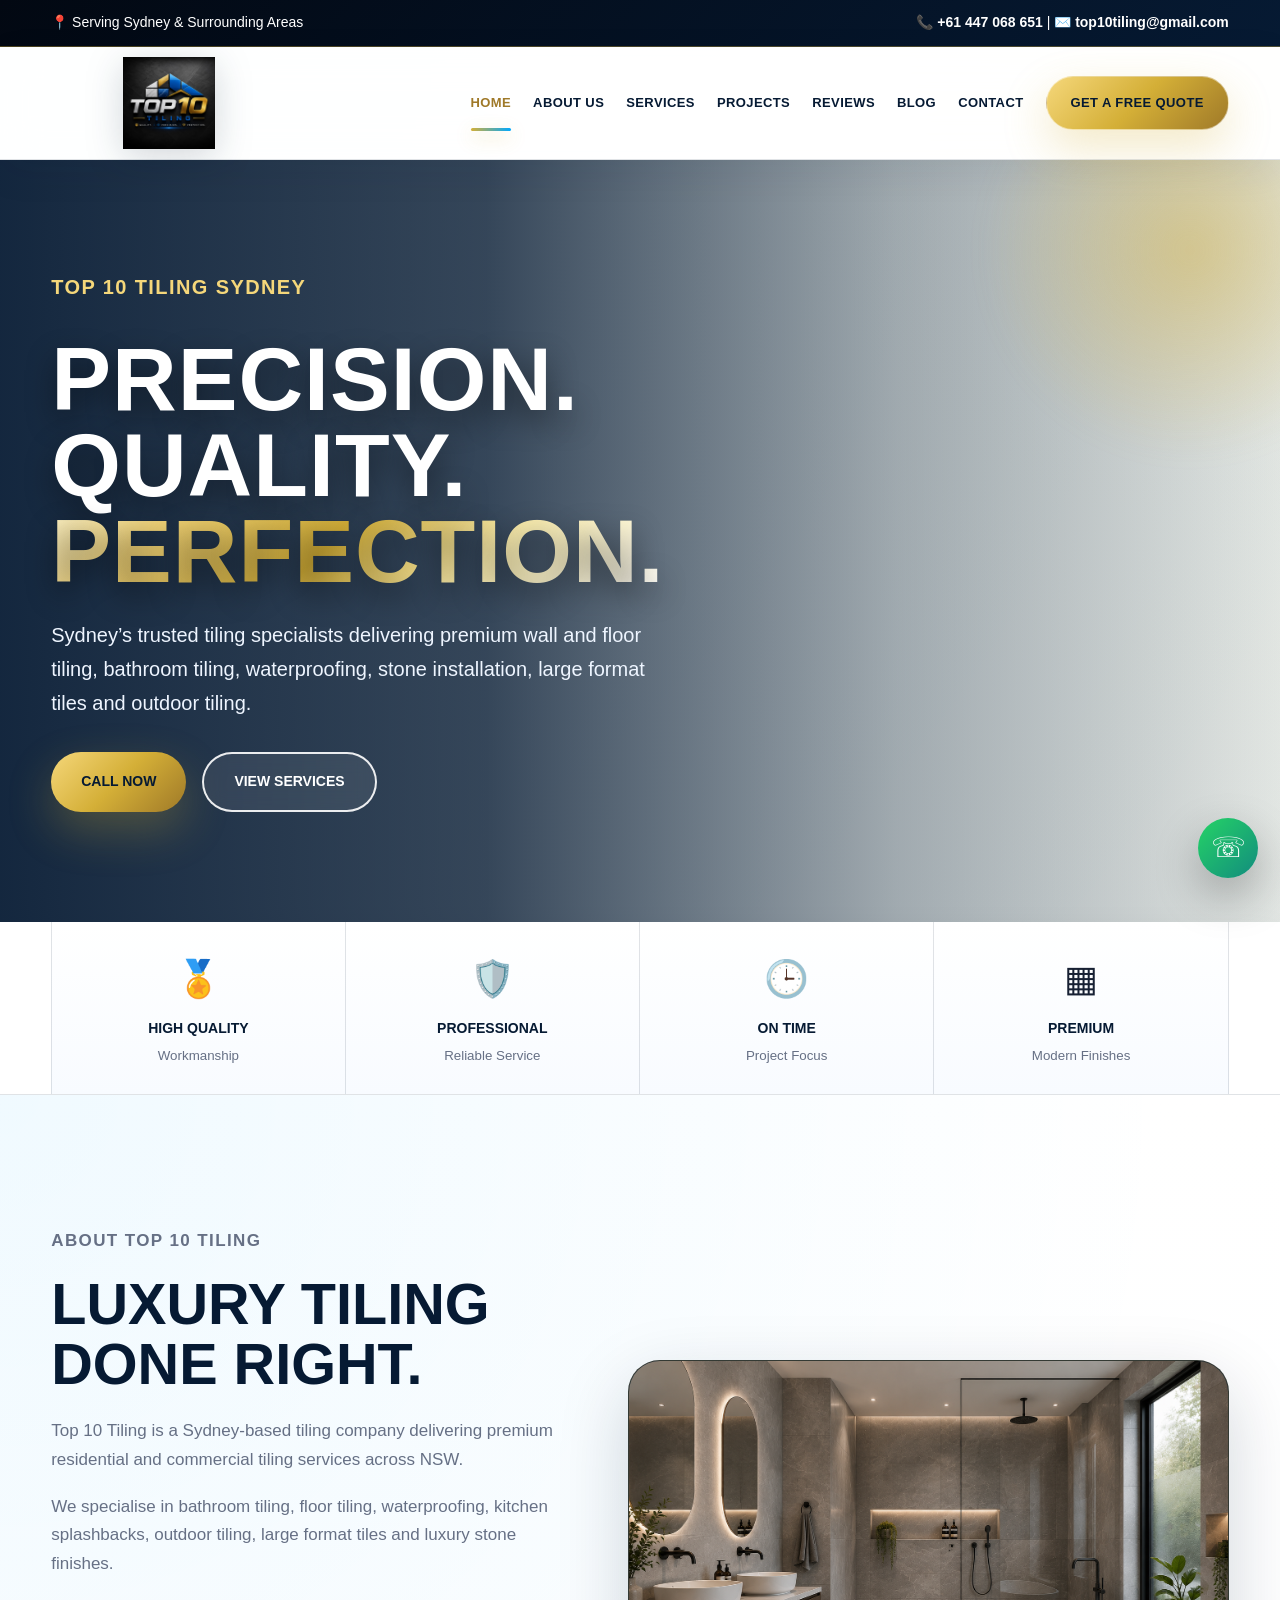
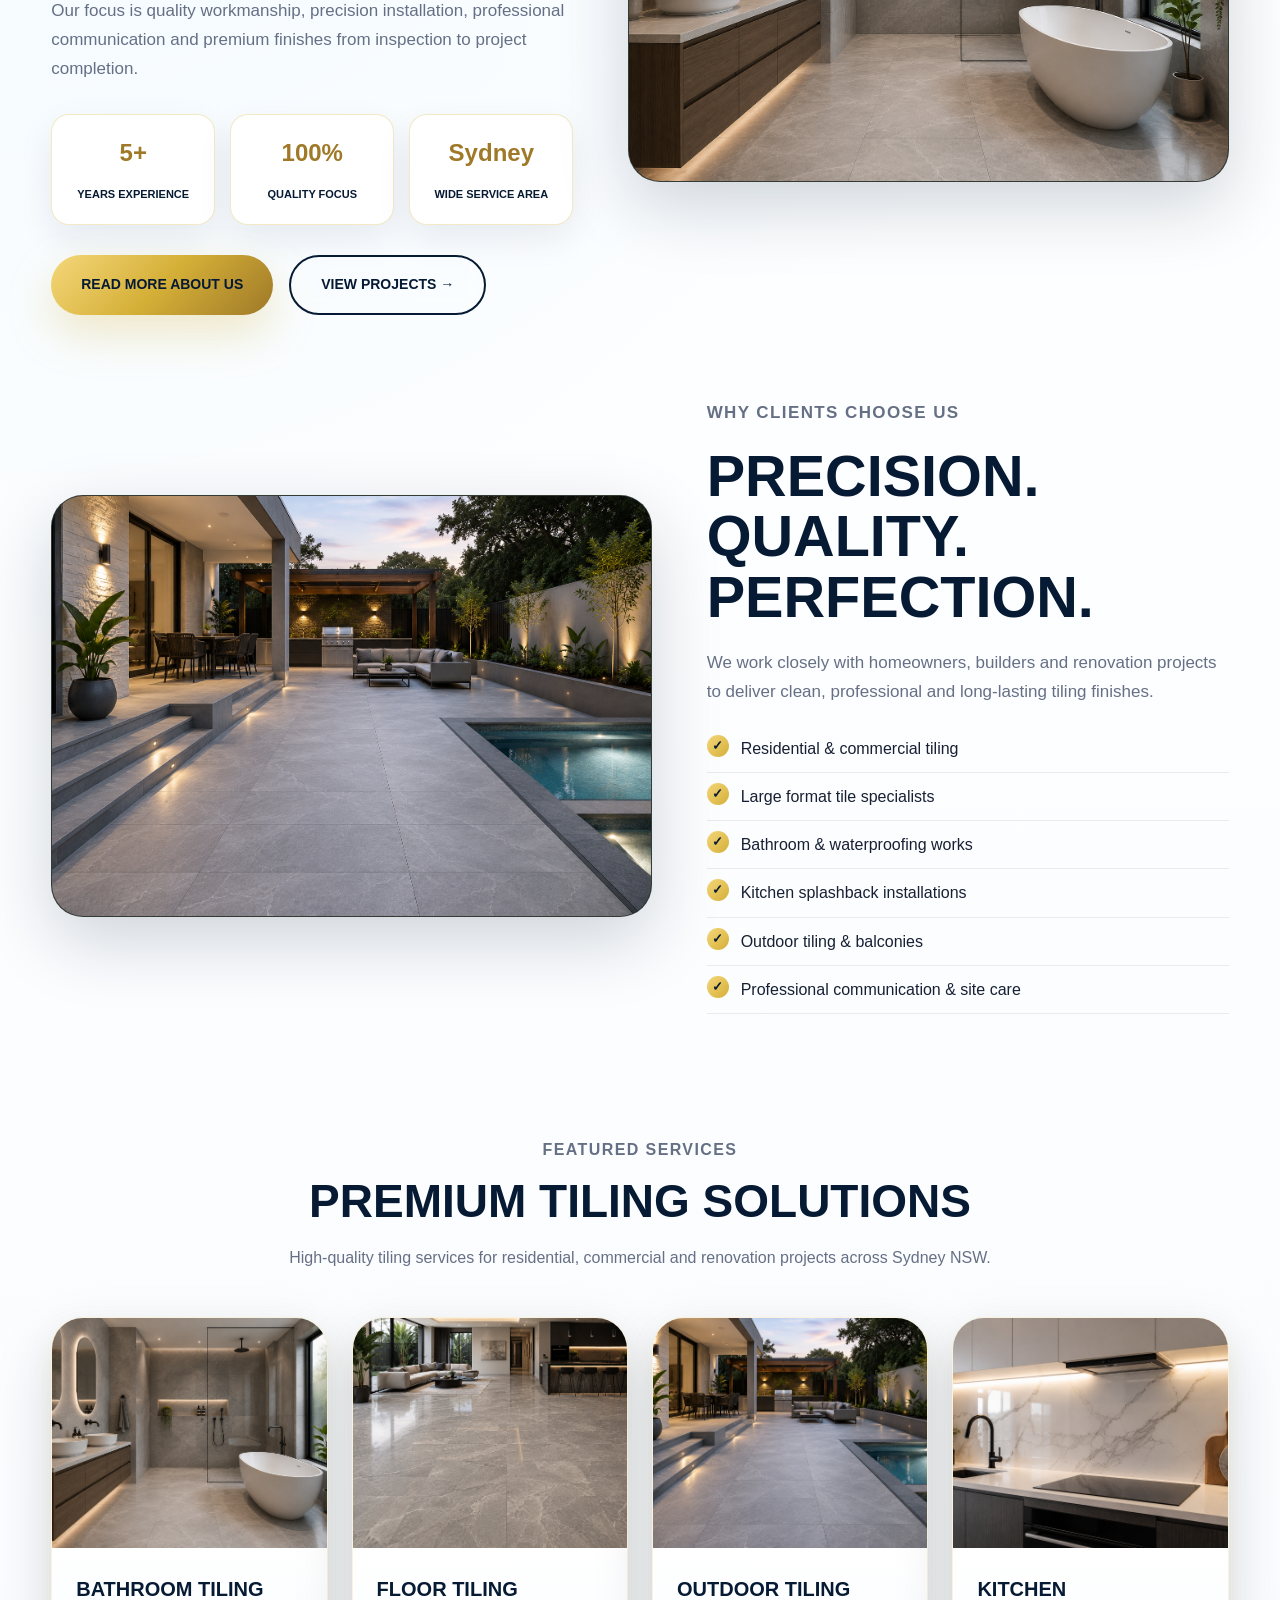
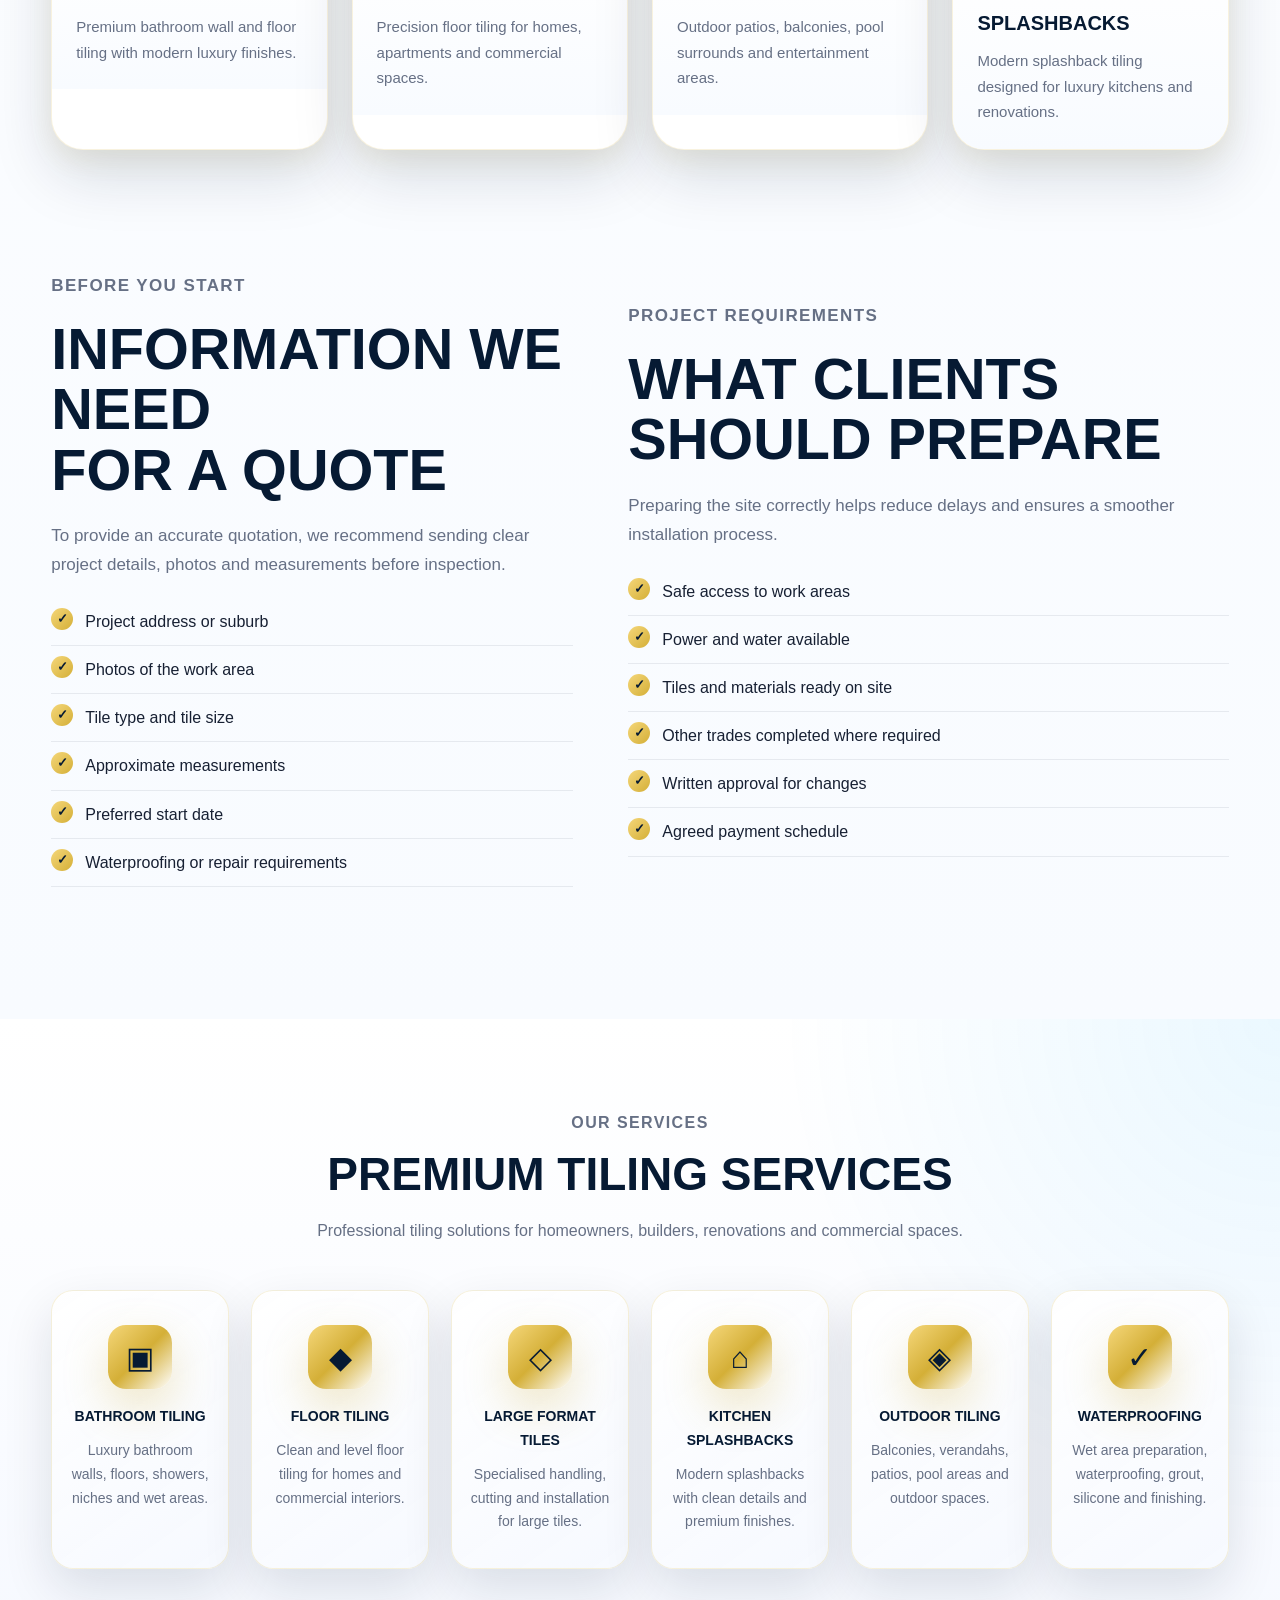
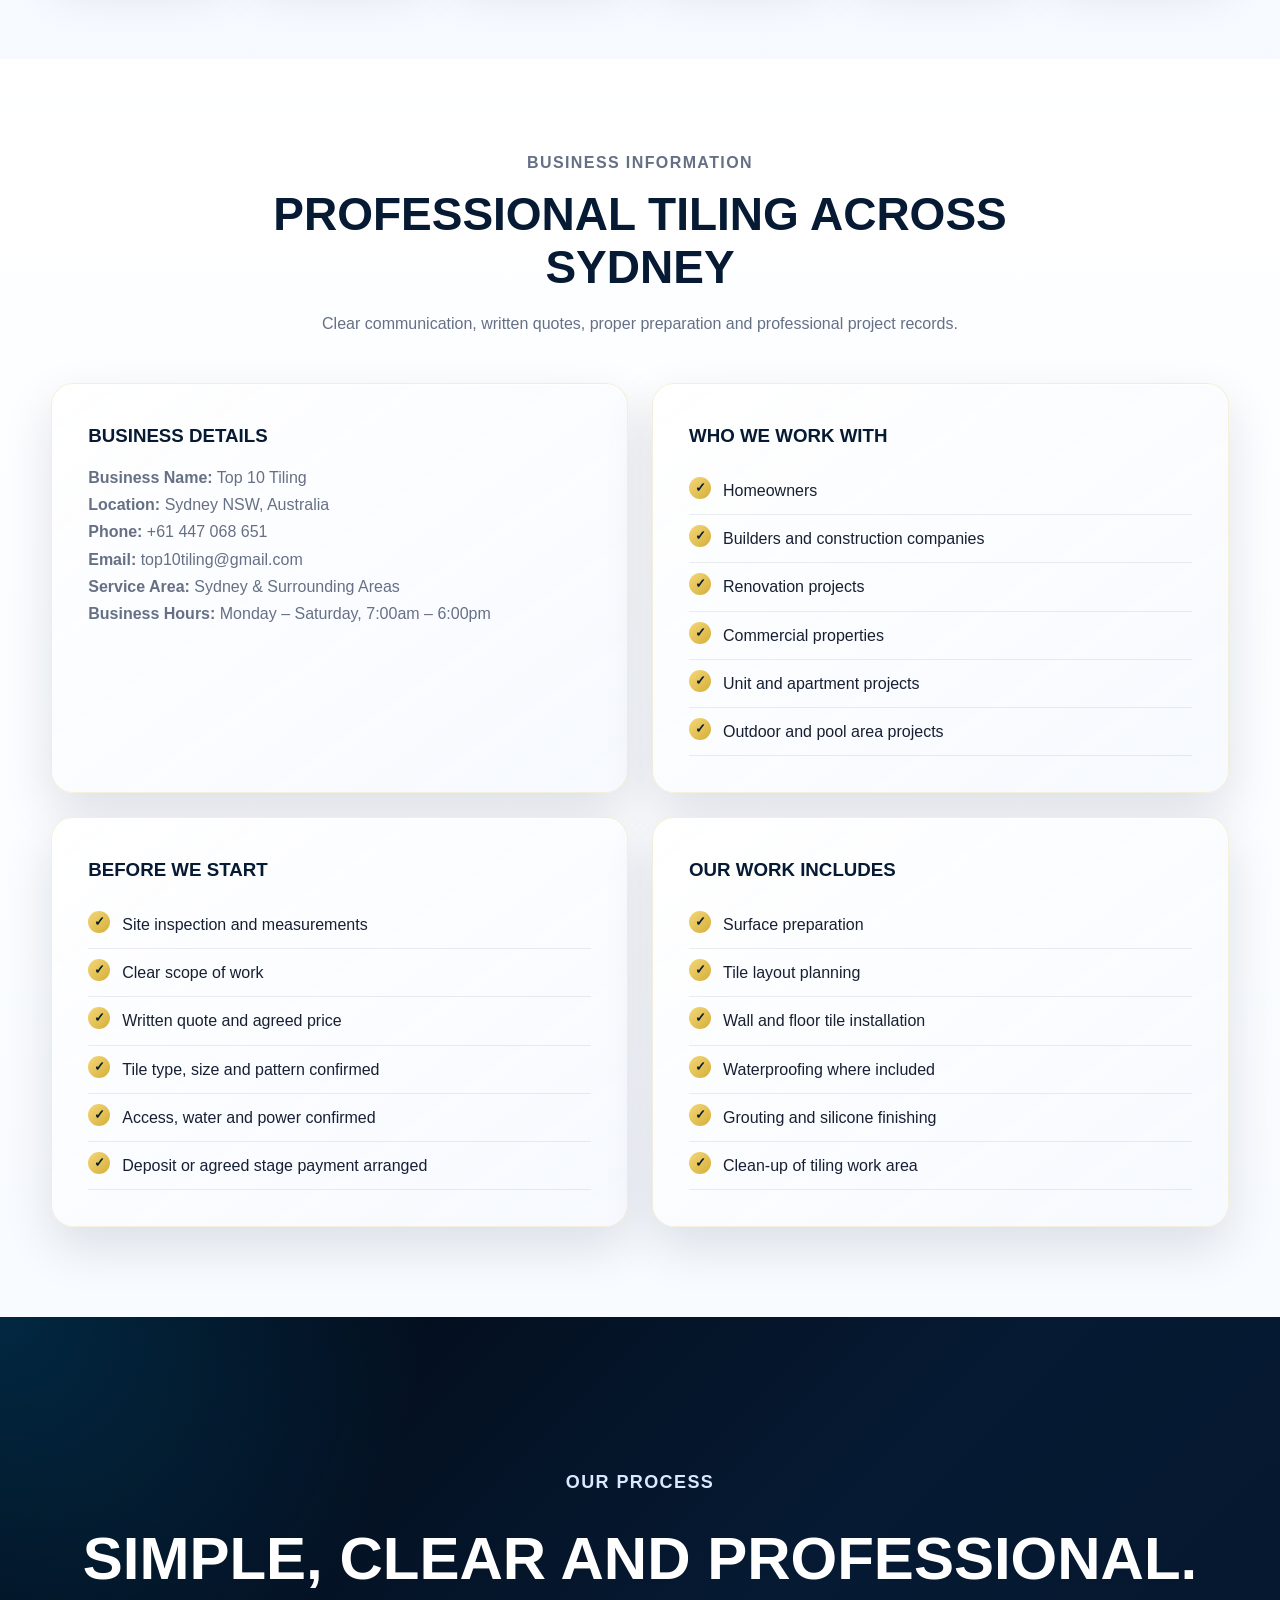
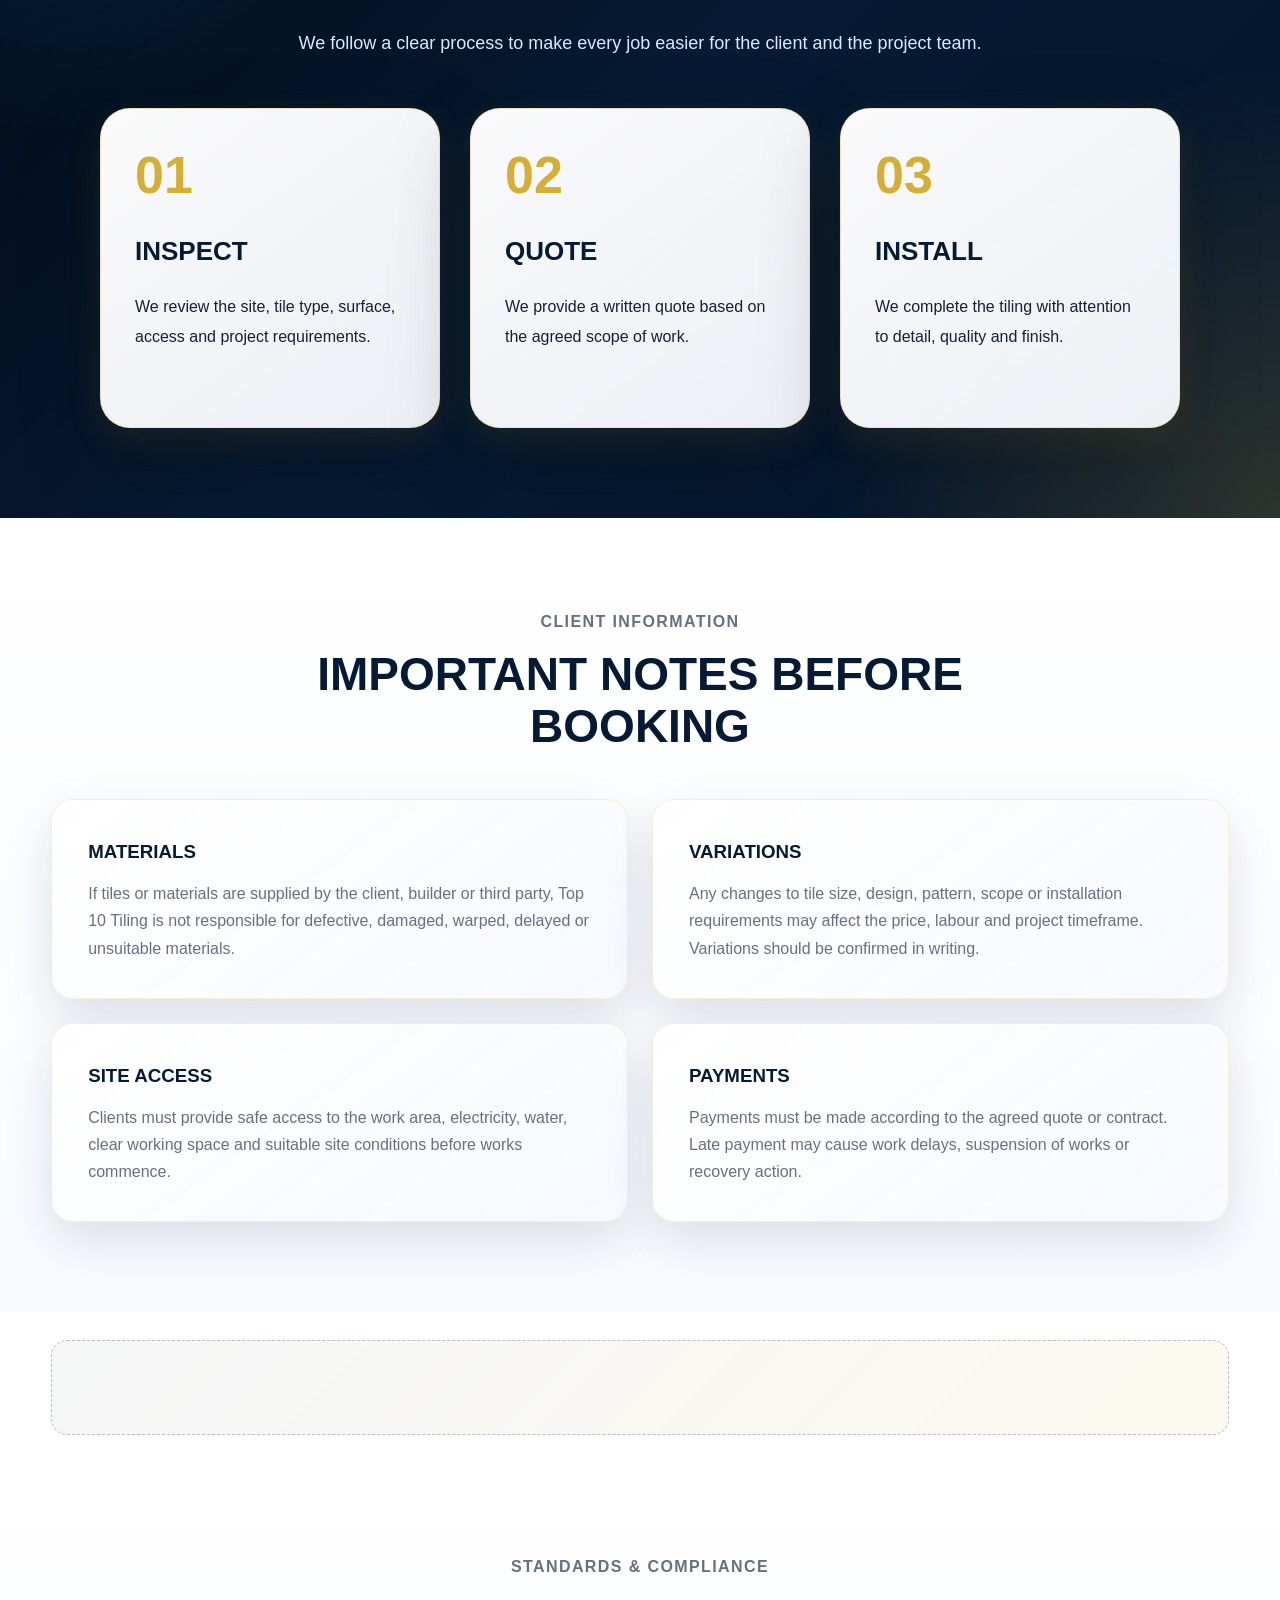
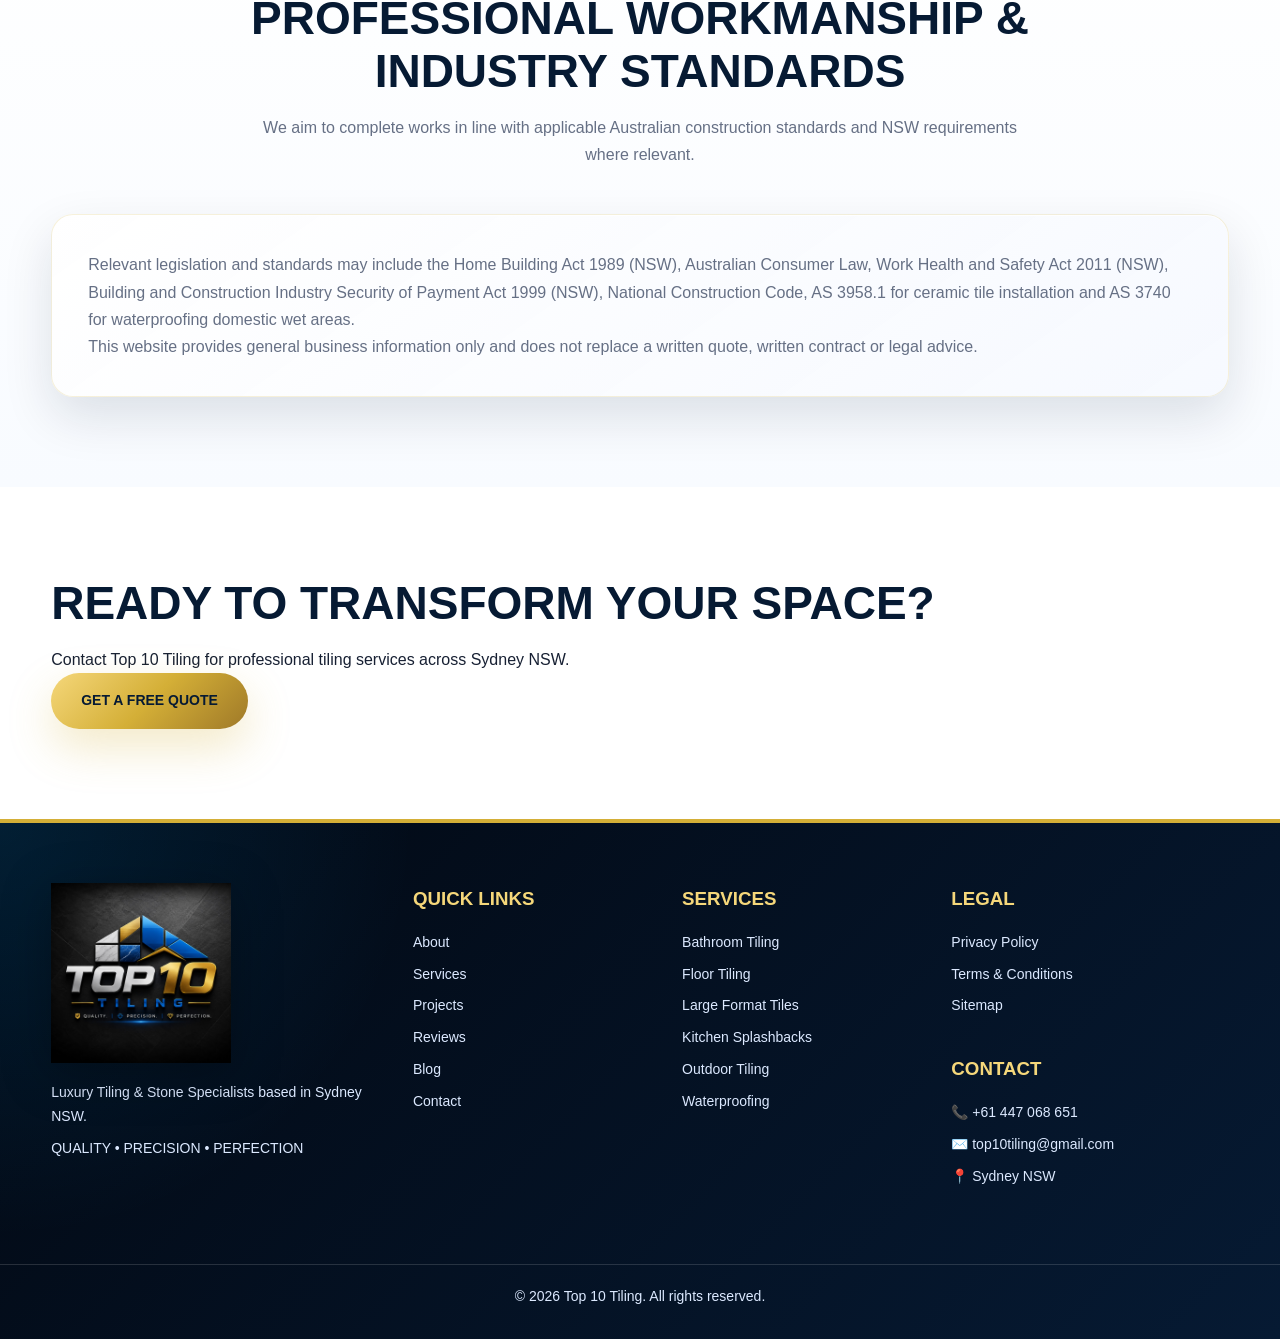
==== commit 5c892c94: "Add files via upload" ====
--- a/index.html
+++ b/index.html
@@ -35,7 +35,7 @@
   <div class="container topbar-inner">
     <p>📍 Serving Sydney & Surrounding Areas</p>
     <p>
-      📞 <a href="tel:+61403945324">+61 403 945 324</a>
+      📞 <a href="tel:+61403945324"> +61 447 068 651</a>
       |
       ✉️ <a href="mailto:top10tiling@gmail.com">top10tiling@gmail.com</a>
     </p>
--- a/css/style.css
+++ b/css/style.css
@@ -33,9 +33,7 @@
   box-sizing: border-box;
 }
 
-html {
-  scroll-behavior: smooth;
-}
+html { scroll-behavior: smooth; }
 
 body {
   font-family: Arial, Helvetica, sans-serif;
@@ -76,9 +74,7 @@
   border-radius: var(--radius-sm);
 }
 
-.skip-link:focus {
-  left: 10px;
-}
+.skip-link:focus { left: 10px; }
 
 /* TOP BAR */
 .topbar {
@@ -101,9 +97,7 @@
   font-weight: 700;
 }
 
-.topbar a:hover {
-  color: var(--gold-light);
-}
+.topbar a:hover { color: var(--gold-light); }
 
 /* HEADER */
 .site-header {
@@ -130,6 +124,7 @@
   height: 92px;
   display: flex;
   align-items: center;
+  flex-shrink: 0;
 }
 
 .brand img {
@@ -188,10 +183,9 @@
   transform: translateY(-2px);
 }
 
-.quote-btn::after {
-  display: none;
-}
-
+.quote-btn::after { display: none; }
+
+/* MOBILE OPEN BUTTON */
 .menu-toggle {
   display: none;
   border: none;
@@ -202,6 +196,11 @@
   border-radius: 14px;
   cursor: pointer;
   box-shadow: 0 14px 35px rgba(6, 26, 51, 0.2);
+}
+
+/* MOBILE CLOSE BUTTON */
+.menu-close-btn {
+  display: none;
 }
 
 /* HERO */
@@ -269,7 +268,7 @@
   text-shadow: 0 12px 30px rgba(0, 0, 0, 0.45);
 }
 
-.hero h1 span{
+.hero h1 span {
   background:
     linear-gradient(
       135deg,
@@ -279,18 +278,10 @@
       #fff2b3 70%,
       #ffffff 100%
     );
-
-  -webkit-background-clip:text;
-  -webkit-text-fill-color:transparent;
-
-  background-clip:text;
-  color:transparent;
-
-  text-shadow:
-    0 4px 18px rgba(212,175,55,0.25);
-
-  filter:
-    drop-shadow(0 3px 12px rgba(212,175,55,0.18));
+  -webkit-background-clip: text;
+  -webkit-text-fill-color: transparent;
+  background-clip: text;
+  color: transparent;
 }
 
 .hero p {
@@ -322,9 +313,7 @@
   text-align: center;
 }
 
-.btn:hover {
-  transform: translateY(-4px);
-}
+.btn:hover { transform: translateY(-4px); }
 
 .primary,
 .gold-btn {
@@ -400,9 +389,7 @@
   color: var(--blue-dark);
 }
 
-.trust-grid small {
-  color: var(--muted);
-}
+.trust-grid small { color: var(--muted); }
 
 /* GENERAL SECTIONS */
 .section {
@@ -775,153 +762,82 @@
 /* DARK SECTIONS */
 .dark-section {
   background:
-    radial-gradient(circle at top left, rgba(0, 168, 255, 0.22), transparent 30%),
-    linear-gradient(135deg, #020812, var(--blue-dark));
+    radial-gradient(circle at bottom right, rgba(212, 175, 55, 0.20), transparent 30%),
+    radial-gradient(circle at top left, rgba(0, 168, 255, 0.20), transparent 28%),
+    linear-gradient(135deg, #020812, #061a33, #04152b) !important;
   color: var(--white);
   overflow: hidden;
 }
 
-.dark-section::before {
-  content: "";
-  position: absolute;
-  width: 420px;
-  height: 420px;
-  right: -160px;
-  bottom: -160px;
-  background: radial-gradient(circle, rgba(212, 175, 55, 0.32), transparent 70%);
-}
-
-/* FIX PROJECT PROCESS SECTION */
-
-.process-grid{
-  display:flex !important;
-  flex-wrap:wrap;
-  justify-content:center;
-  gap:30px;
-  margin-top:60px;
-}
-
-.process-grid > div:first-child{
-  width:100%;
-  max-width:100%;
-  text-align:center;
-  margin-bottom:20px;
-}
-
-.process-grid > div:first-child h2{
-  color:#ffffff !important;
-  font-size:clamp(38px,5vw,60px);
-  text-transform:uppercase;
-  margin-top:10px;
-  margin-bottom:18px;
-}
-
-.process-grid > div:first-child p{
-  color:#dbe8ff !important;
-  max-width:700px;
-  margin:auto;
-  font-size:18px;
-}
-
-.process-card{
-  width:340px;
-  min-height:320px;
-
-  background:
-    linear-gradient(
-      145deg,
-      rgba(255,255,255,0.98),
-      rgba(248,251,255,0.95)
-    ) !important;
-
-  border-radius:30px !important;
-
-  padding:40px 34px !important;
-
-  border:1px solid rgba(212,175,55,0.28);
-
+/* PROCESS SECTION */
+.process-grid {
+  display: flex !important;
+  flex-wrap: wrap;
+  justify-content: center;
+  gap: 30px;
+  margin-top: 60px;
+}
+
+.process-grid > div:first-child {
+  width: 100%;
+  max-width: 100%;
+  text-align: center;
+  margin-bottom: 20px;
+}
+
+.process-grid > div:first-child h2 {
+  color: var(--white) !important;
+  font-size: clamp(38px, 5vw, 60px);
+  text-transform: uppercase;
+  margin-top: 10px;
+  margin-bottom: 18px;
+}
+
+.process-grid > div:first-child p {
+  color: #dbe8ff !important;
+  max-width: 700px;
+  margin: auto;
+  font-size: 18px;
+}
+
+.process-card {
+  width: 340px;
+  min-height: 320px;
+  background: linear-gradient(145deg, rgba(255,255,255,0.98), rgba(248,251,255,0.95)) !important;
+  border-radius: 30px !important;
+  padding: 40px 34px !important;
+  border: 1px solid rgba(212,175,55,0.28);
   box-shadow:
     0 30px 80px rgba(0,0,0,0.25),
     0 12px 35px rgba(212,175,55,0.12);
-
-  transition:0.35s ease;
-}
-
-.process-card:hover{
-  transform:
-    translateY(-10px)
-    scale(1.02);
-}
-
-.process-card strong{
-  display:block;
-  color:#d4af37 !important;
-  font-size:52px !important;
-  margin-bottom:28px;
-  line-height:1;
-}
-
-.process-card h3{
-  color:#061a33 !important;
-  font-size:26px !important;
-  text-transform:uppercase;
-  margin-bottom:18px;
-}
-
-.process-card p{
-  color:#172033 !important;
-  font-size:16px !important;
-  line-height:1.9;
-}
-
-.dark-section{
-  background:
-    radial-gradient(
-      circle at bottom right,
-      rgba(212,175,55,0.20),
-      transparent 30%
-    ),
-
-    radial-gradient(
-      circle at top left,
-      rgba(0,168,255,0.20),
-      transparent 28%
-    ),
-
-    linear-gradient(
-      135deg,
-      #020812,
-      #061a33,
-      #04152b
-    ) !important;
-}
-
-/* RESPONSIVE */
-
-@media(max-width:1100px){
-
-  .process-card{
-    width:46%;
-  }
-}
-
-@media(max-width:700px){
-
-  .process-grid{
-    flex-direction:column;
-    align-items:center;
-  }
-
-  .process-card{
-    width:100%;
-    max-width:100%;
-    min-height:auto;
-  }
-
-  .process-grid > div:first-child h2{
-    font-size:36px;
-  }
-}
+  transition: 0.35s ease;
+}
+
+.process-card:hover {
+  transform: translateY(-10px) scale(1.02);
+}
+
+.process-card strong {
+  display: block;
+  color: var(--gold) !important;
+  font-size: 52px !important;
+  margin-bottom: 28px;
+  line-height: 1;
+}
+
+.process-card h3 {
+  color: var(--blue-dark) !important;
+  font-size: 26px !important;
+  text-transform: uppercase;
+  margin-bottom: 18px;
+}
+
+.process-card p {
+  color: var(--text) !important;
+  font-size: 16px !important;
+  line-height: 1.9;
+}
+
 /* INNER PAGES */
 .page-hero {
   background:
@@ -934,26 +850,6 @@
   overflow: hidden;
 }
 
-.page-hero::before {
-  content: "";
-  position: absolute;
-  width: 420px;
-  height: 420px;
-  left: -170px;
-  top: -170px;
-  background: radial-gradient(circle, rgba(0, 168, 255, 0.34), transparent 70%);
-}
-
-.page-hero::after {
-  content: "";
-  position: absolute;
-  width: 420px;
-  height: 420px;
-  right: -160px;
-  bottom: -180px;
-  background: radial-gradient(circle, rgba(212, 175, 55, 0.34), transparent 70%);
-}
-
 .page-hero .container {
   position: relative;
   z-index: 2;
@@ -1003,9 +899,7 @@
   grid-column: 1 / -1;
 }
 
-.full {
-  grid-column: 1 / -1;
-}
+.full { grid-column: 1 / -1; }
 
 .checkbox-label {
   display: flex;
@@ -1056,9 +950,7 @@
   font-size: 14px;
 }
 
-.site-footer a:hover {
-  color: var(--gold-light);
-}
+.site-footer a:hover { color: var(--gold-light); }
 
 .copyright {
   text-align: center;
@@ -1103,25 +995,15 @@
     font-size: 12px;
   }
 
-  .service-grid {
-    grid-template-columns: repeat(3, 1fr);
-  }
-
-  .intro-grid {
-    grid-template-columns: repeat(2, 1fr);
-  }
-
-  .intro-text {
-    grid-column: 1 / -1;
-  }
-
-  .process-grid {
-    grid-template-columns: 1fr 1fr;
-  }
-
-  .about-luxury-gallery {
-    grid-template-columns: repeat(2, 1fr);
-  }
+  .service-grid { grid-template-columns: repeat(3, 1fr); }
+
+  .intro-grid { grid-template-columns: repeat(2, 1fr); }
+
+  .intro-text { grid-column: 1 / -1; }
+
+  .process-card { width: 46%; }
+
+  .about-luxury-gallery { grid-template-columns: repeat(2, 1fr); }
 }
 
 @media (max-width: 900px) {
@@ -1133,18 +1015,14 @@
     grid-template-columns: 1fr;
   }
 
-  .trust-grid {
-    grid-template-columns: repeat(2, 1fr);
-  }
+  .trust-grid { grid-template-columns: repeat(2, 1fr); }
 
   .cta-box {
     flex-direction: column;
     text-align: center;
   }
 
-  .about-image img {
-    height: 300px;
-  }
+  .about-image img { height: 300px; }
 }
 
 @media (max-width: 760px) {
@@ -1164,7 +1042,9 @@
   }
 
   .menu-toggle {
-    display: block;
+    display: flex;
+    align-items: center;
+    justify-content: center;
   }
 
   .main-nav {
@@ -1173,22 +1053,62 @@
     top: 86px;
     left: 4%;
     right: 4%;
-    background: rgba(255, 255, 255, 0.98);
+    background: rgba(255, 255, 255, 0.98) !important;
     backdrop-filter: blur(16px);
     flex-direction: column;
     align-items: flex-start;
-    padding: 24px;
+    gap: 18px;
+    padding: 26px;
     border: 1px solid var(--line);
-    border-radius: 20px;
-    box-shadow: var(--shadow);
+    border-radius: 24px;
+    box-shadow: 0 30px 80px rgba(6, 26, 51, 0.25);
+    z-index: 9999;
   }
 
   .main-nav.show {
     display: flex;
   }
 
+  .main-nav a {
+    color: var(--blue-dark) !important;
+    font-size: 15px !important;
+    font-weight: 900 !important;
+  }
+
+  .main-nav a:hover,
+  .main-nav .active {
+    color: var(--gold-dark) !important;
+  }
+
   .main-nav .active::after {
     display: none;
+  }
+
+  .main-nav .quote-btn {
+    width: 100%;
+    justify-content: center;
+    text-align: center;
+  }
+
+  .menu-close-btn {
+    display: flex;
+    align-items: center;
+    justify-content: center;
+    width: 58px;
+    height: 58px;
+    border: none;
+    border-radius: 18px;
+    background: var(--blue) !important;
+    color: var(--white) !important;
+    font-size: 34px;
+    font-weight: 900;
+    margin-top: 10px;
+    box-shadow: 0 18px 40px rgba(11, 94, 215, 0.35);
+    cursor: pointer;
+  }
+
+  .menu-close-btn:hover {
+    background: var(--blue-dark) !important;
   }
 
   .hero {
@@ -1202,51 +1122,43 @@
     padding: 75px 0;
   }
 
-  .hero h1 {
-    font-size: 44px;
-  }
-
-  .hero p {
-    font-size: 17px;
-  }
-
-  .hero-actions {
-    flex-direction: column;
-  }
-
-  .btn {
-    width: 100%;
-  }
+  .hero h1 { font-size: 44px; }
+
+  .hero p { font-size: 17px; }
+
+  .hero-actions { flex-direction: column; }
+
+  .btn { width: 100%; }
 
   .trust-grid,
   .service-grid,
   .intro-grid,
-  .process-grid,
   .form-grid,
   .about-luxury-gallery,
   .about-stats {
     grid-template-columns: 1fr;
   }
 
-  .section {
-    padding: 65px 0;
-  }
-
-  .content-card {
-    padding: 26px;
-  }
-
-  .cta-box {
-    padding: 34px 24px;
-  }
-
-  .page-hero {
-    padding: 85px 0;
-  }
-
-  .luxury-tile-card img {
-    height: 230px;
-  }
+  .process-grid {
+    flex-direction: column;
+    align-items: center;
+  }
+
+  .process-card {
+    width: 100%;
+    max-width: 100%;
+    min-height: auto;
+  }
+
+  .section { padding: 65px 0; }
+
+  .content-card { padding: 26px; }
+
+  .cta-box { padding: 34px 24px; }
+
+  .page-hero { padding: 85px 0; }
+
+  .luxury-tile-card img { height: 230px; }
 
   .whatsapp {
     width: 54px;
@@ -1262,13 +1174,9 @@
     height: 55px;
   }
 
-  .hero h1 {
-    font-size: 38px;
-  }
-
-  .page-hero h1 {
-    font-size: 34px;
-  }
+  .hero h1 { font-size: 38px; }
+
+  .page-hero h1 { font-size: 34px; }
 
   .section-heading h2,
   .intro-text h2,
@@ -1278,11 +1186,7 @@
     font-size: 28px;
   }
 
-  .topbar {
-    font-size: 13px;
-  }
-
-  .about-image img {
-    height: 240px;
-  }
+  .topbar { font-size: 13px; }
+
+  .about-image img { height: 240px; }
 }
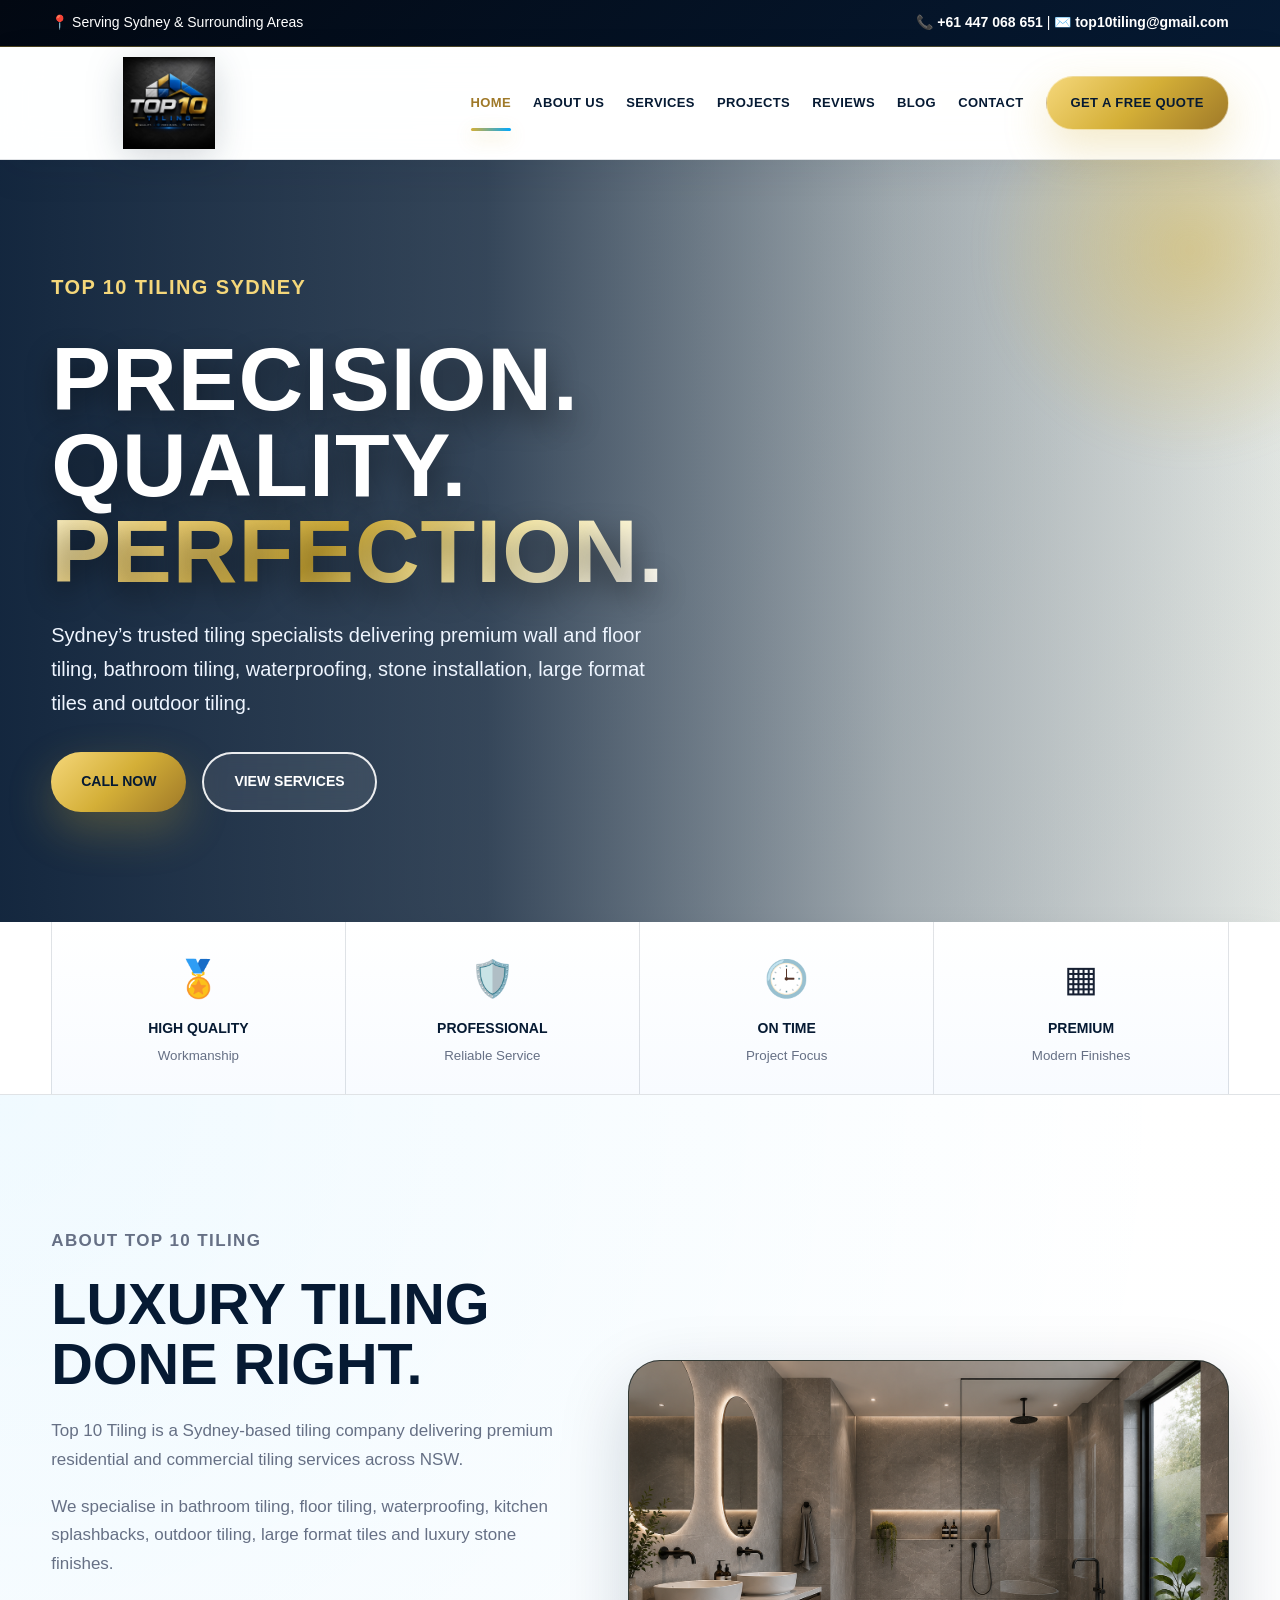
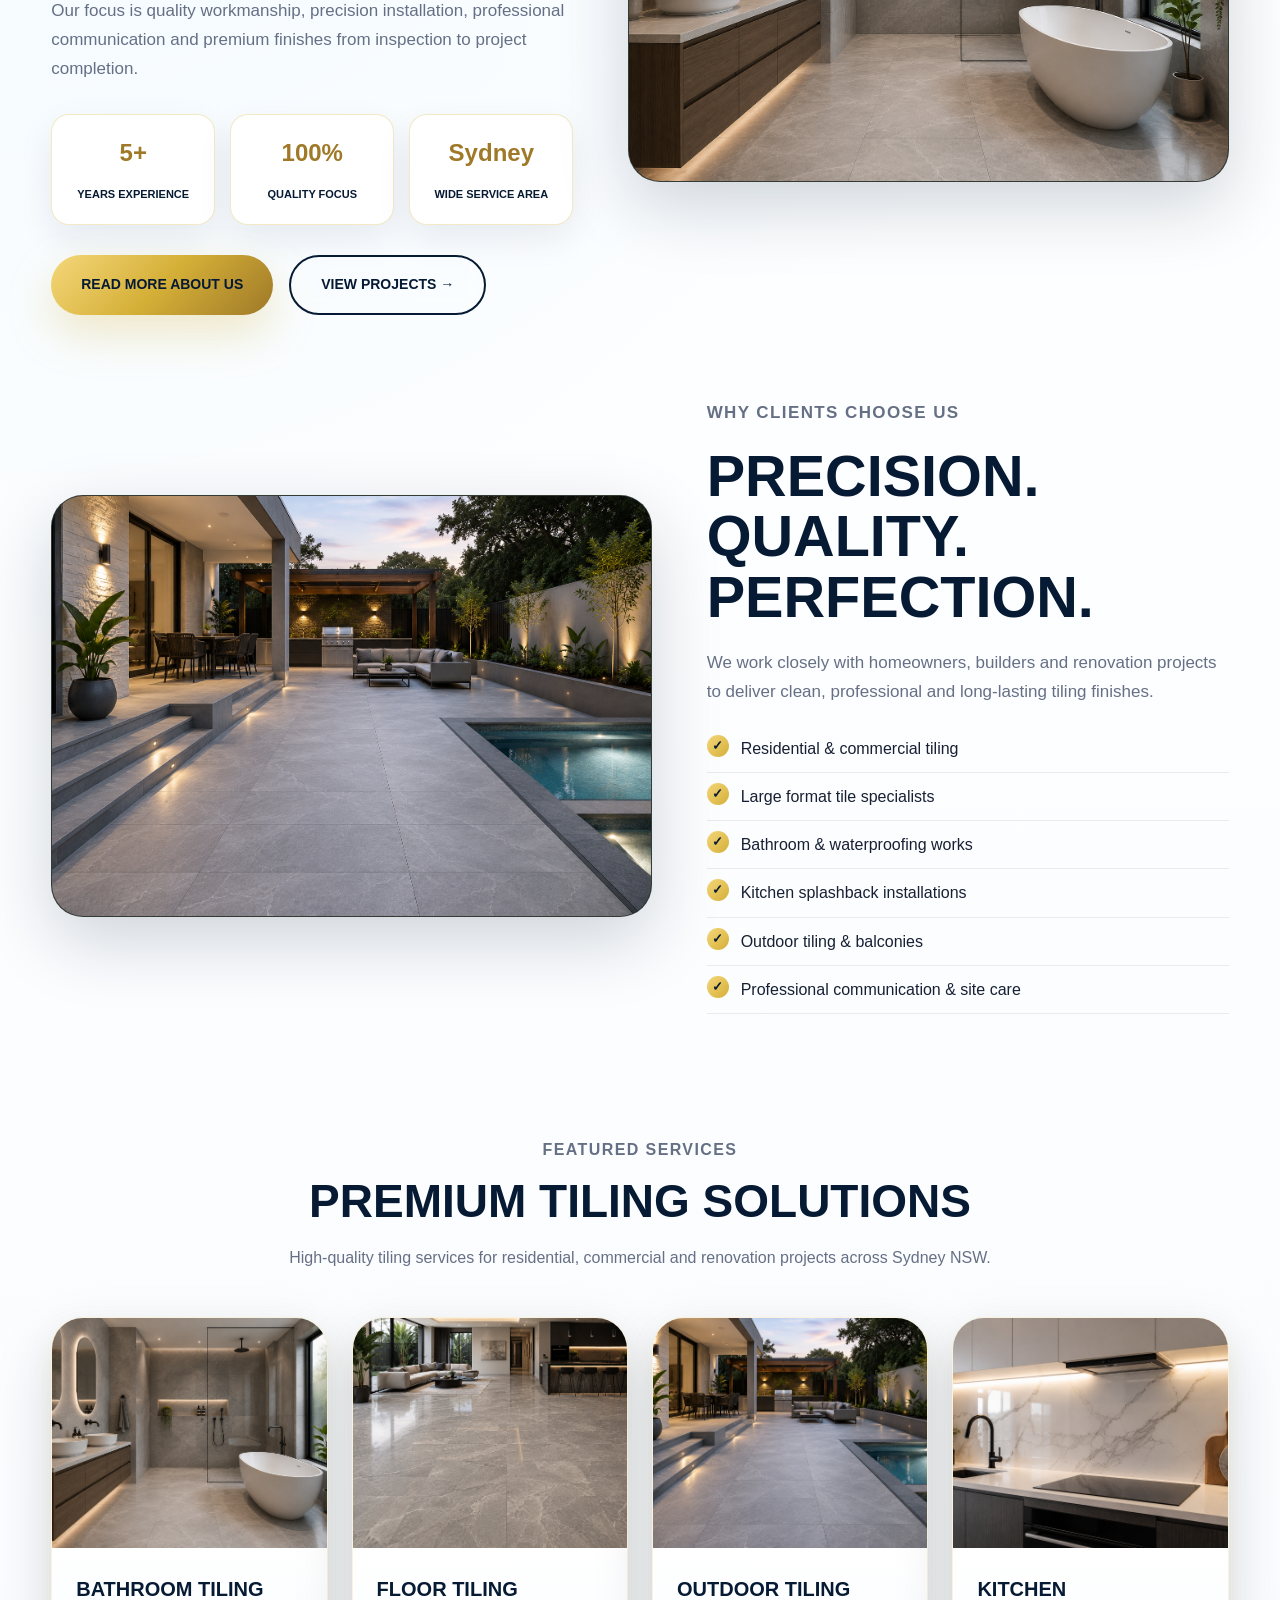
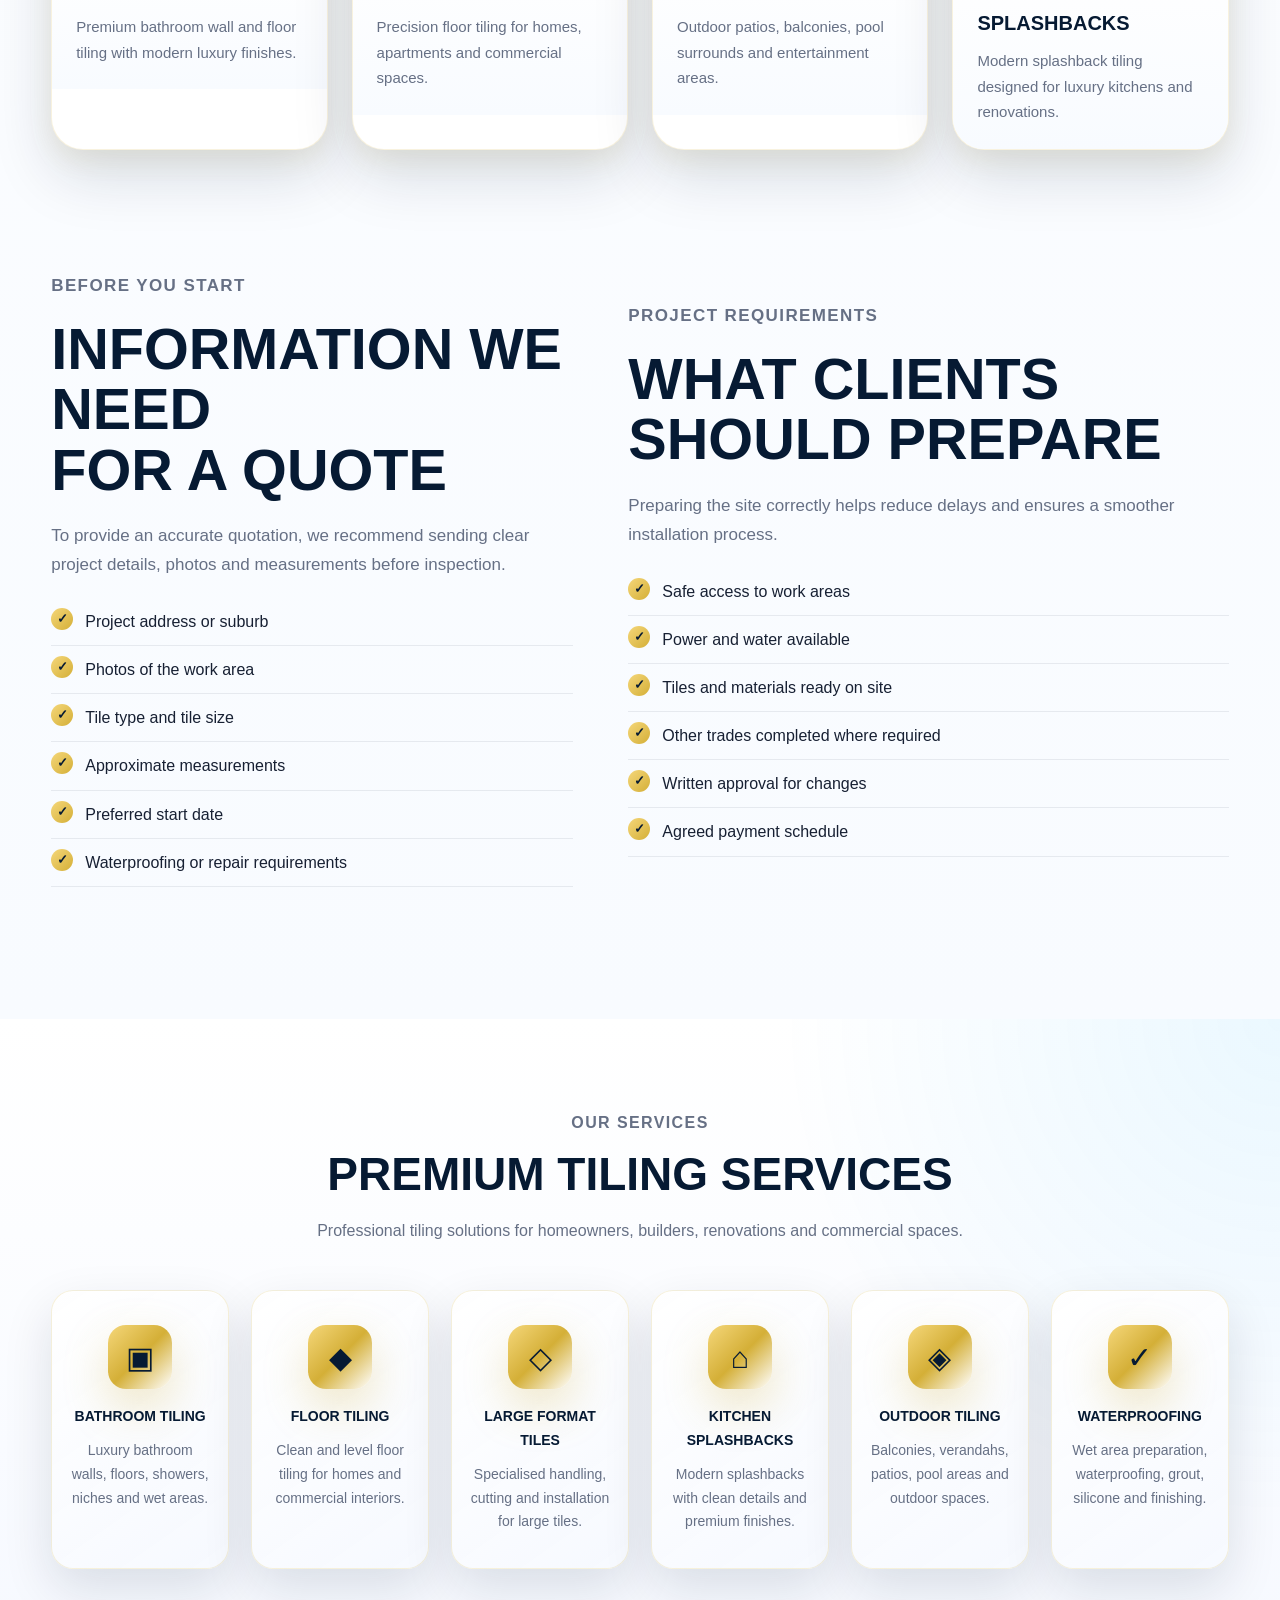
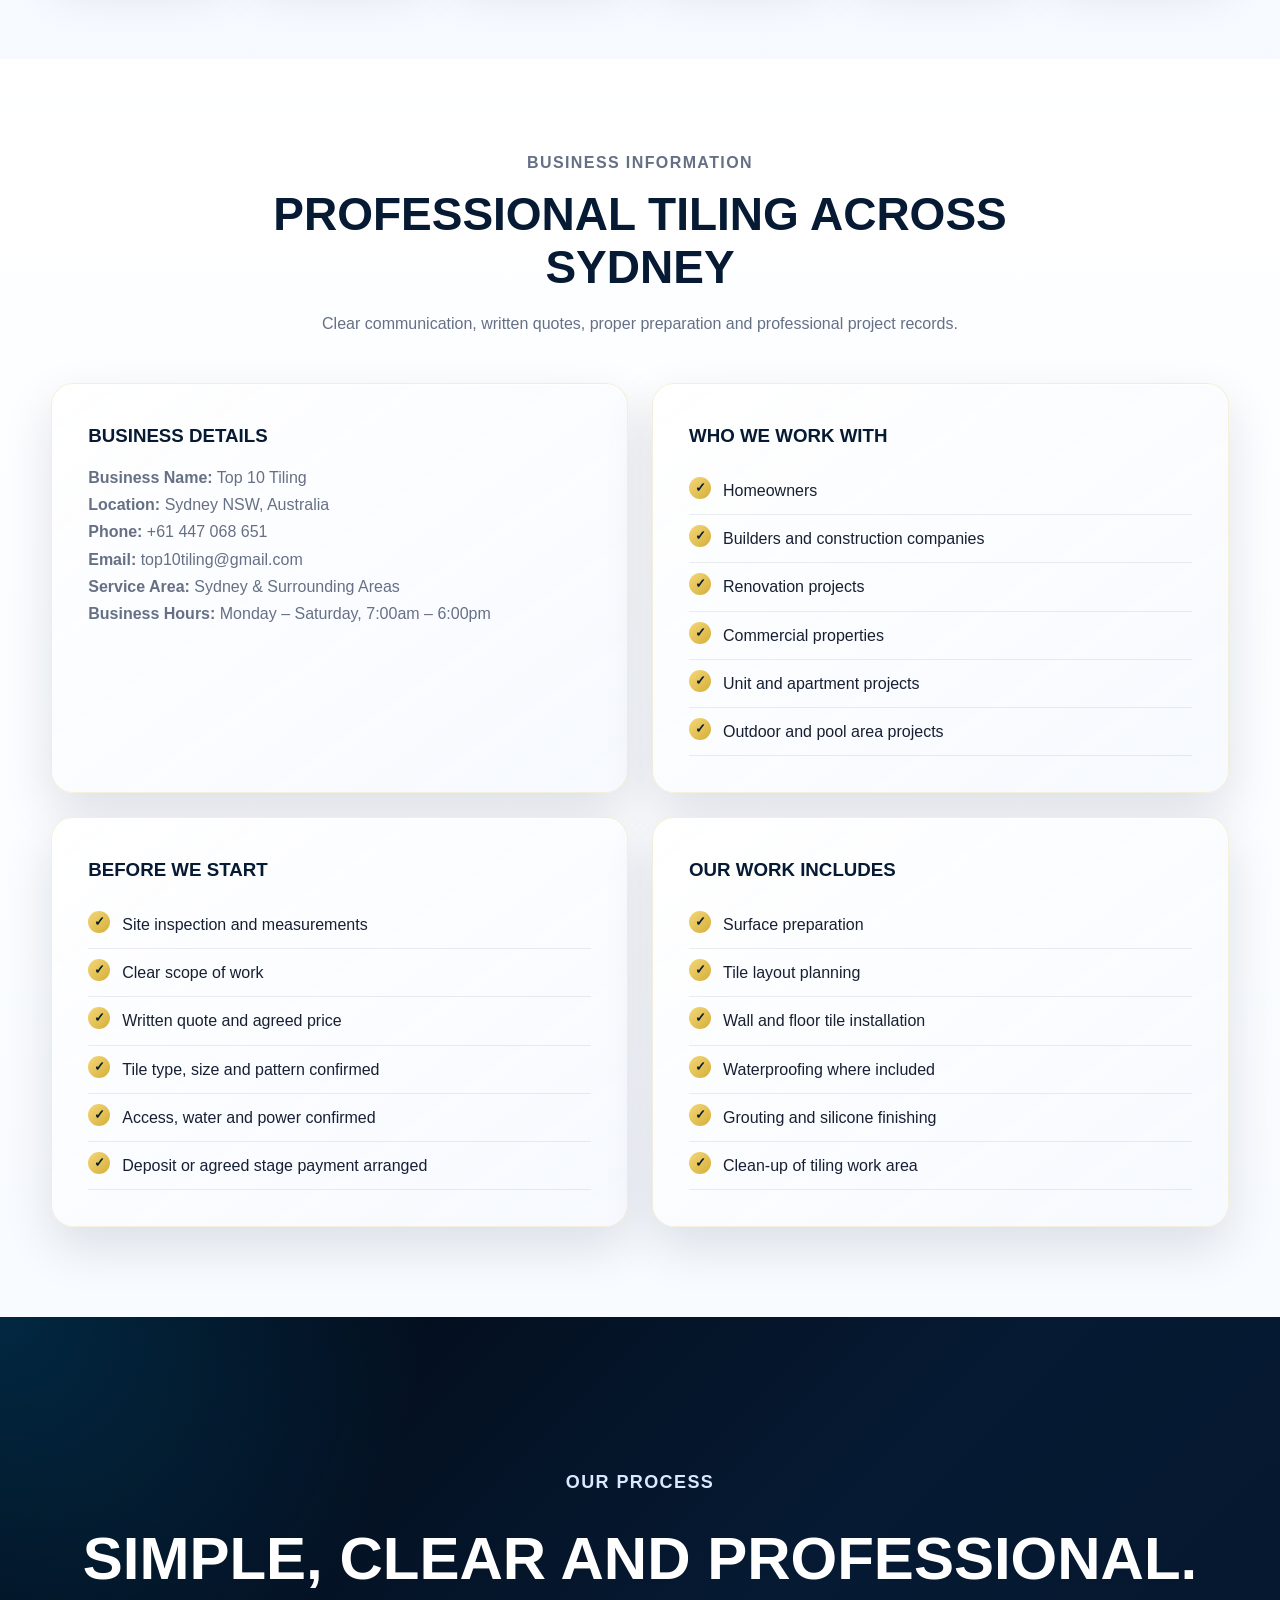
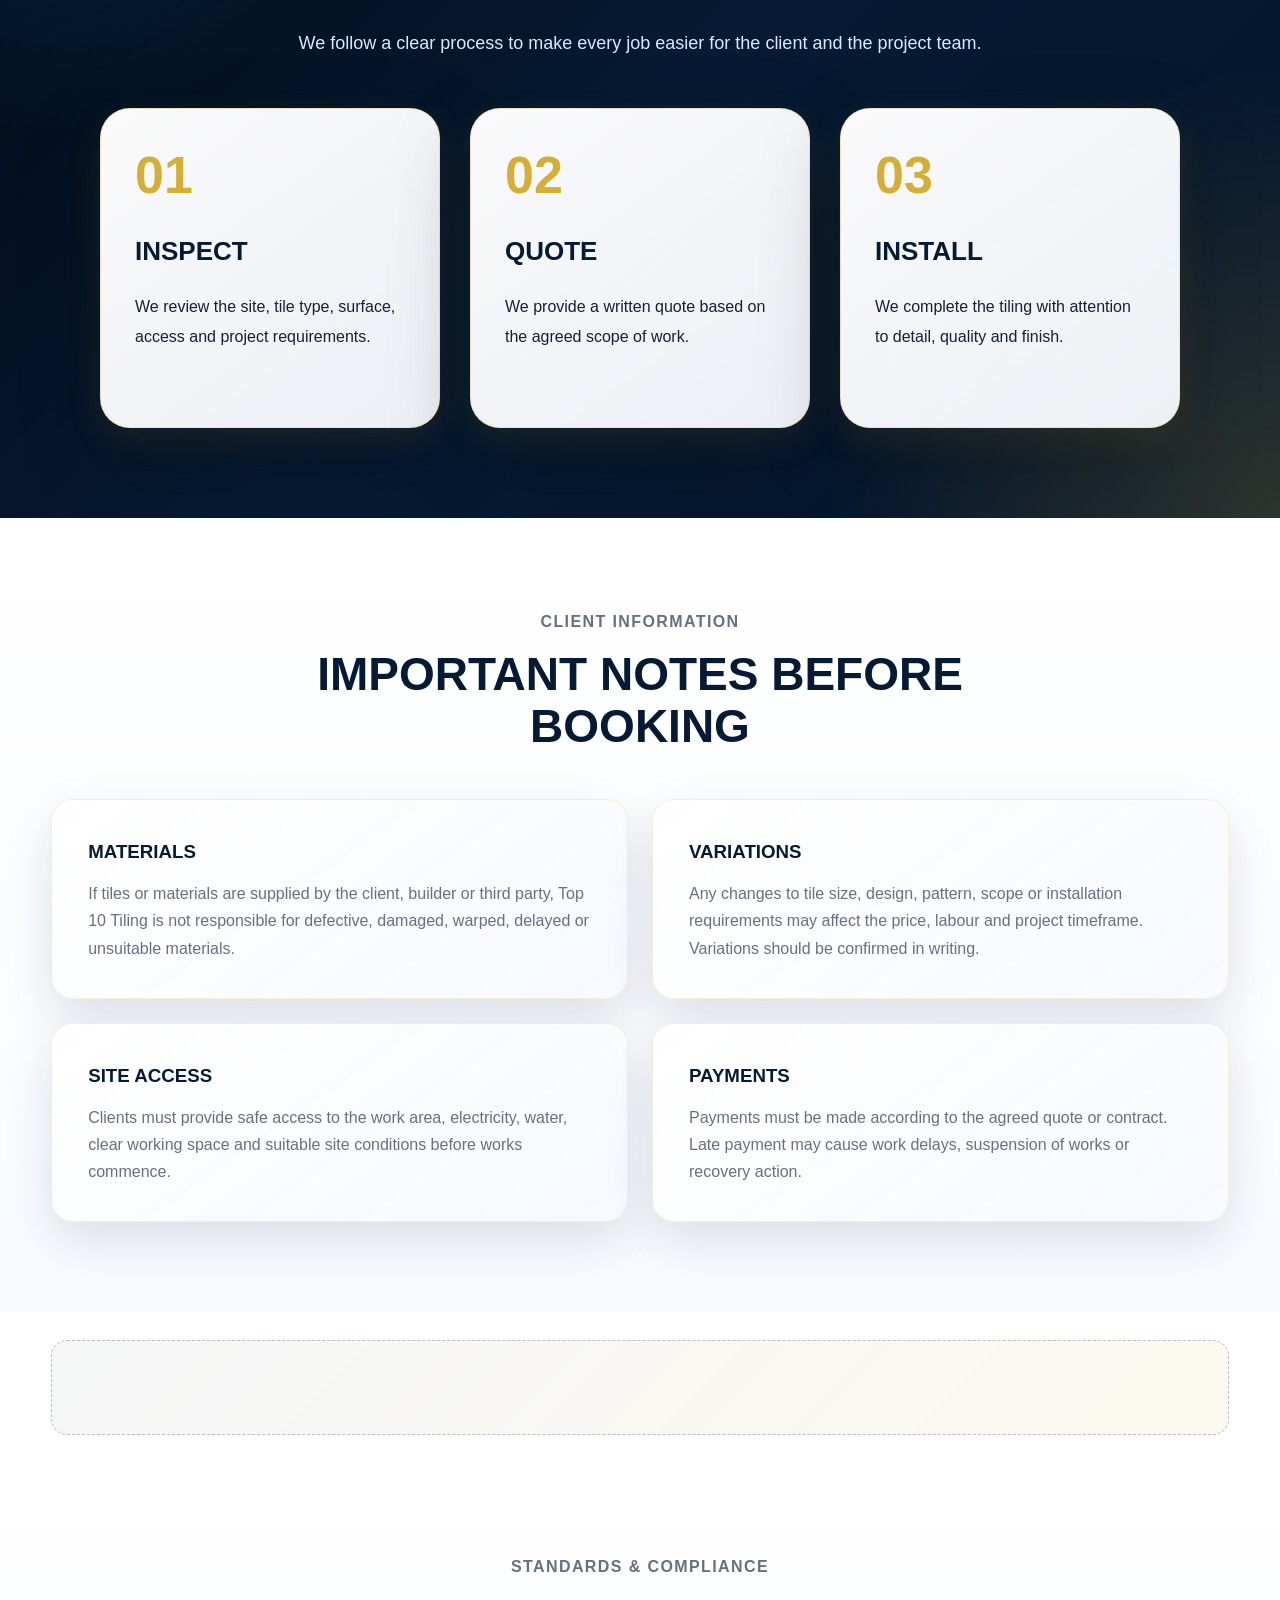
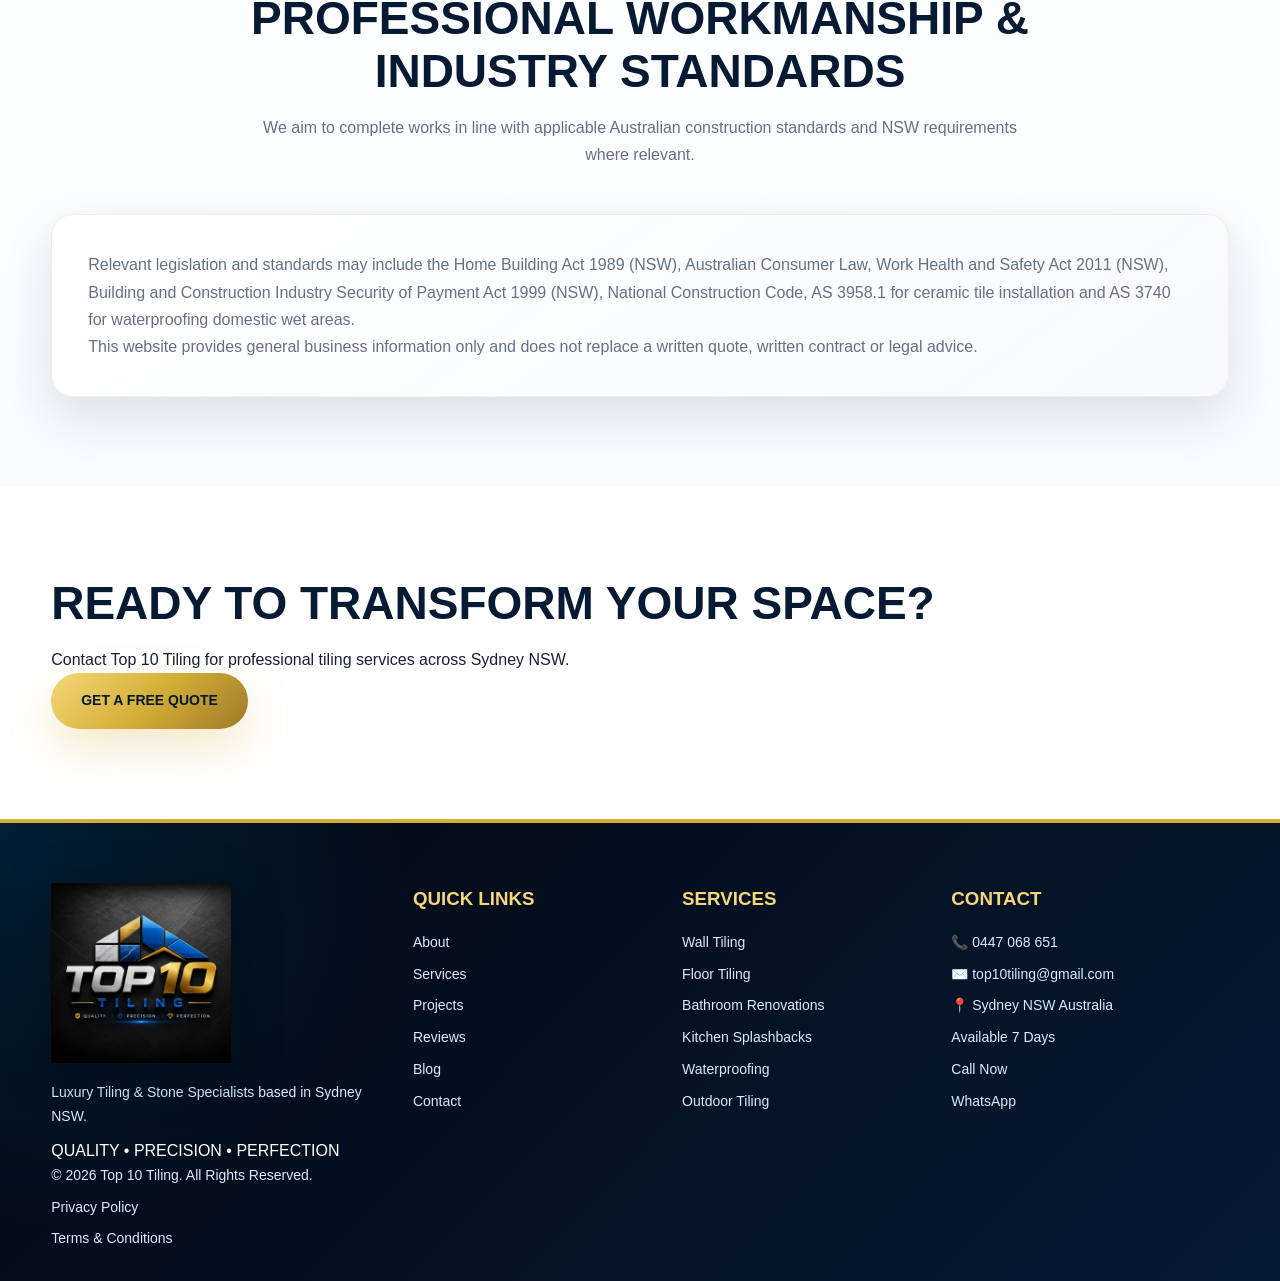
==== commit ad8ef397: "Add files via upload" ====
--- a/index.html
+++ b/index.html
@@ -654,54 +654,128 @@
 
 </main>
 
+<!-- FOOTER -->
 <footer class="site-footer">
+
+  <div class="footer-overlay"></div>
+
   <div class="container footer-grid">
 
-    <div>
-      <img class="footer-logo" src="image/logo.png" alt="Top 10 Tiling logo">
-      <p>Luxury Tiling & Stone Specialists based in Sydney NSW.</p>
-      <p>QUALITY • PRECISION • PERFECTION</p>
-    </div>
-
-    <div>
+    <!-- FOOTER BRAND -->
+    <div class="footer-brand">
+
+      <img
+        src="image/logo.png"
+        alt="Top 10 Tiling Sydney Logo"
+        class="footer-logo"
+      >
+
+      <p class="footer-description">
+        Luxury Tiling & Stone Specialists based in Sydney NSW.
+      </p>
+
+      <div class="footer-tagline">
+        <span>QUALITY</span>
+        <span>•</span>
+        <span>PRECISION</span>
+        <span>•</span>
+        <span>PERFECTION</span>
+      </div>
+
+    </div>
+
+    <!-- QUICK LINKS -->
+    <div class="footer-column">
+
       <h3>Quick Links</h3>
+
       <a href="about.html">About</a>
       <a href="services.html">Services</a>
       <a href="projects.html">Projects</a>
       <a href="reviews.html">Reviews</a>
       <a href="blog.html">Blog</a>
       <a href="contact.html">Contact</a>
-    </div>
-
-    <div>
+
+    </div>
+
+    <!-- SERVICES -->
+    <div class="footer-column">
+
       <h3>Services</h3>
-      <a href="services.html">Bathroom Tiling</a>
-      <a href="services.html">Floor Tiling</a>
-      <a href="services.html">Large Format Tiles</a>
-      <a href="services.html">Kitchen Splashbacks</a>
-      <a href="services.html">Outdoor Tiling</a>
-      <a href="services.html">Waterproofing</a>
-    </div>
-
-    <div>
-      <h3>Legal</h3>
-      <a href="privacy.html">Privacy Policy</a>
-      <a href="terms.html">Terms & Conditions</a>
-      <a href="sitemap.xml">Sitemap</a>
-      <br>
+
+      <p>Wall Tiling</p>
+      <p>Floor Tiling</p>
+      <p>Bathroom Renovations</p>
+      <p>Kitchen Splashbacks</p>
+      <p>Waterproofing</p>
+      <p>Outdoor Tiling</p>
+
+    </div>
+
+    <!-- CONTACT -->
+    <div class="footer-column">
+
       <h3>Contact</h3>
-      <p>📞 +61 447 068 651</p>
+
+      <p>📞 0447 068 651</p>
+
       <p>✉️ top10tiling@gmail.com</p>
-      <p>📍 Sydney NSW</p>
-      <br>
+
+      <p>📍 Sydney NSW Australia</p>
+
+      <p>Available 7 Days</p>
+
+      <div class="footer-buttons">
+
+        <a
+          href="tel:+61447068651"
+          class="footer-call-btn"
+        >
+          Call Now
+        </a>
+
+        <a
+          href="https://wa.me/61447068651"
+          target="_blank"
+          class="footer-whatsapp-btn"
+        >
+          WhatsApp
+        </a>
+
+      </div>
+
     </div>
 
   </div>
 
-  <p class="copyright">© 2026 Top 10 Tiling. All rights reserved.</p>
+  <!-- BOTTOM -->
+  <div class="footer-bottom">
+
+    <div class="container footer-bottom-wrapper">
+
+      <p>
+        © <span id="year"></span>
+        Top 10 Tiling.
+        All Rights Reserved.
+      </p>
+
+      <div class="footer-legal">
+
+        <a href="privacy.html">
+          Privacy Policy
+        </a>
+
+        <a href="terms.html">
+          Terms & Conditions
+        </a>
+
+      </div>
+
+    </div>
+
+  </div>
+
 </footer>
-
-<a class="whatsapp" href="https://wa.me/61447068651" target="_blank" rel="noopener" aria-label="Chat on WhatsApp">☏</a>
 
 <script src="js/script.js"></script>
 </body>
